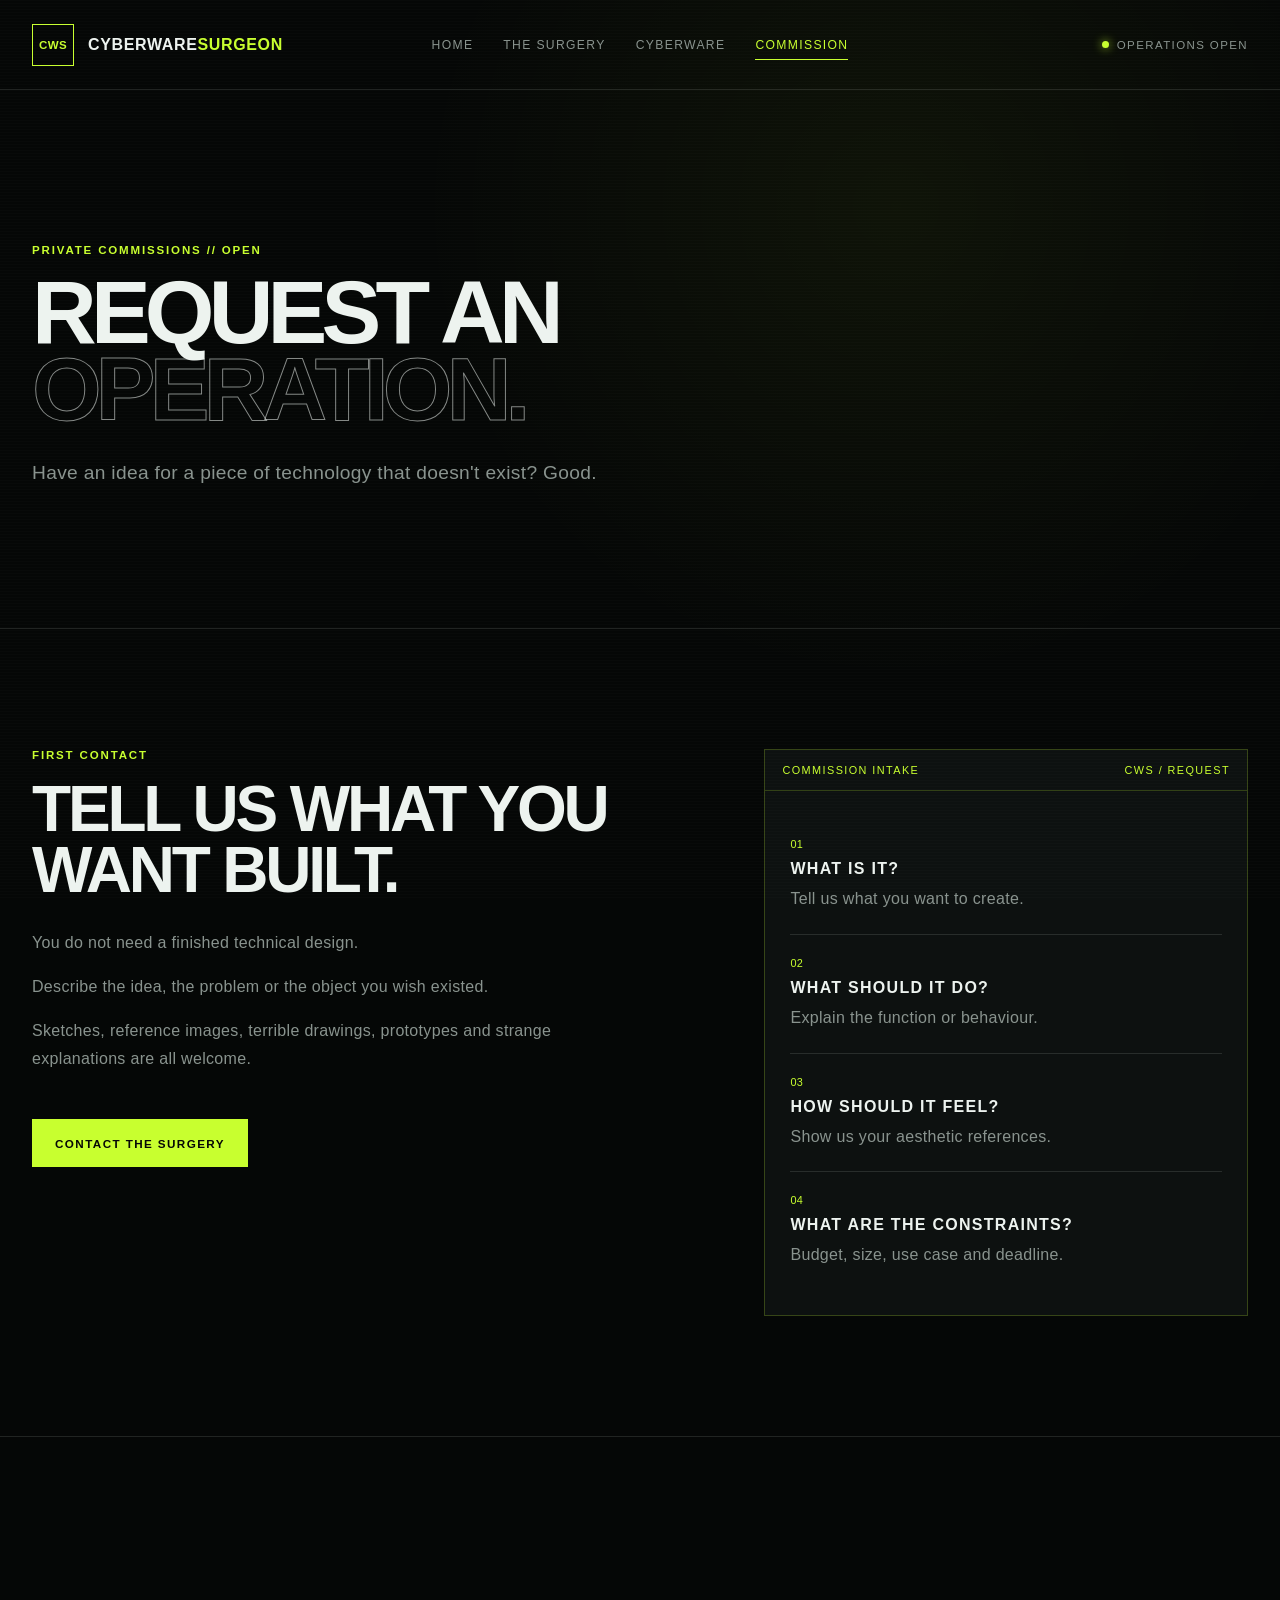
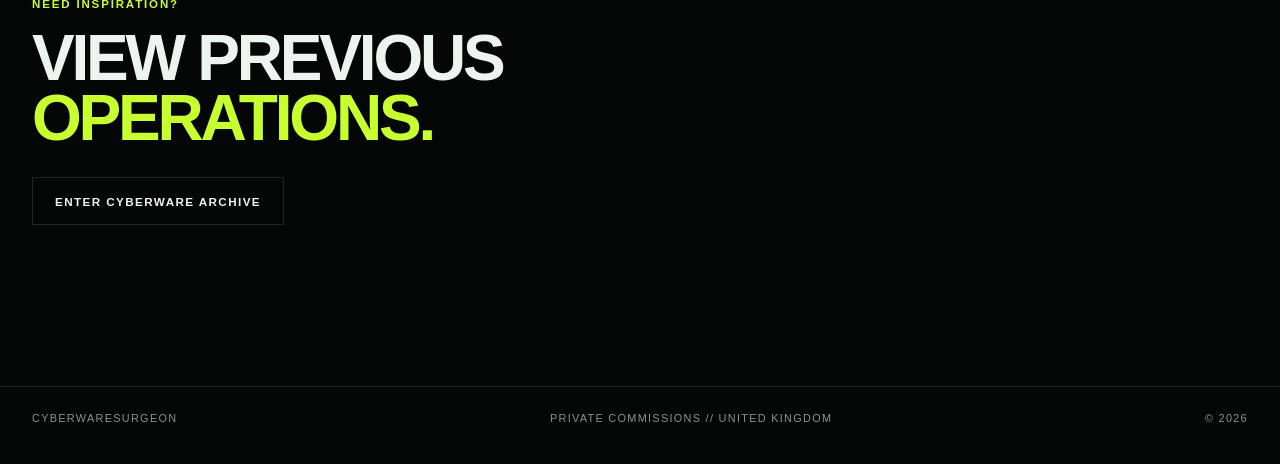
==== commission.html @ 346c453f "Add four-up manual CyberWare project gallery" ====
﻿<!DOCTYPE html>
<html lang="en">

<head>

    <meta charset="UTF-8">

    <meta
        name="viewport"
        content="width=device-width, initial-scale=1.0"
    >

    <title>
        Commission // CyberWareSurgeon
    </title>

    <meta
        name="description"
        content="Commission CyberWareSurgeon to design and fabricate unusual custom technology and experimental hardware."
    >

    <link
        rel="stylesheet"
        href="css/cyberwaresurgeon-v05.css?v=20260908-04"
    >

</head>


<body>

    <div class="noise"></div>


    <header class="site-header">

    <!--
        CANONICAL BRAND LINK

        Clicking either CWS or CYBERWARESURGEON
        always returns to the new homepage.
    -->

    <a
        class="brand"
        href="index.html"
        aria-label="CyberWareSurgeon home"
    >

        <span class="brand-mark">
            CWS
        </span>

        <span class="brand-name">
            CYBERWARE<span>SURGEON</span>
        </span>

    </a>


    <!-- CANONICAL SITE NAVIGATION -->

    <nav
        class="main-nav"
        aria-label="Main navigation"
    >

        <a href="index.html">
            Home
        </a>

        <a href="surgery.html">
            The Surgery
        </a>

        <a href="projects.html">
            CyberWare
        </a>

        <a class="nav-active" href="commission.html">
            Commission
        </a>

    </nav>


    <div class="system-status">

        <span class="status-light"></span>

        OPERATIONS OPEN

    </div>

</header>



    <main>


        <section class="page-hero">

            <p class="eyebrow">
                PRIVATE COMMISSIONS // OPEN
            </p>

            <h1>

                REQUEST AN
                <span>OPERATION.</span>

            </h1>

            <p class="page-lead">

                Have an idea for a piece of technology
                that doesn't exist?

                Good.

            </p>

        </section>



        <section class="commission-layout">


            <div class="commission-brief">

                <p class="eyebrow">
                    FIRST CONTACT
                </p>

                <h2>
                    TELL US WHAT
                    YOU WANT BUILT.
                </h2>

                <p>

                    You do not need a finished technical design.

                </p>

                <p>

                    Describe the idea, the problem or the object
                    you wish existed.

                </p>

                <p>

                    Sketches, reference images, terrible drawings,
                    prototypes and strange explanations are all
                    welcome.

                </p>


                <a
                    class="button primary"
                    href="mailto:hello@cyberwaresurgeon.co.uk?subject=CyberWareSurgeon%20Commission"
                >
                    CONTACT THE SURGERY
                </a>

            </div>



            <div class="commission-diagnostic">


                <div class="panel-header">

                    <span>
                        COMMISSION INTAKE
                    </span>

                    <span>
                        CWS / REQUEST
                    </span>

                </div>


                <div class="commission-checklist">


                    <div>

                        <span>01</span>

                        <strong>
                            WHAT IS IT?
                        </strong>

                        <p>
                            Tell us what you want to create.
                        </p>

                    </div>


                    <div>

                        <span>02</span>

                        <strong>
                            WHAT SHOULD IT DO?
                        </strong>

                        <p>
                            Explain the function or behaviour.
                        </p>

                    </div>


                    <div>

                        <span>03</span>

                        <strong>
                            HOW SHOULD IT FEEL?
                        </strong>

                        <p>
                            Show us your aesthetic references.
                        </p>

                    </div>


                    <div>

                        <span>04</span>

                        <strong>
                            WHAT ARE THE CONSTRAINTS?
                        </strong>

                        <p>
                            Budget, size, use case and deadline.
                        </p>

                    </div>


                </div>


            </div>


        </section>



        <section class="page-cta">

            <p class="eyebrow">
                NEED INSPIRATION?
            </p>

            <h2>
                VIEW PREVIOUS
                <span>OPERATIONS.</span>
            </h2>

            <a
                class="button secondary"
                href="projects.html"
            >
                ENTER CYBERWARE ARCHIVE
            </a>

        </section>


    </main>



    <footer>

        <div>
            CYBERWARESURGEON
        </div>

        <div>
            PRIVATE COMMISSIONS // UNITED KINGDOM
        </div>

        <div>
            © <span id="year"></span>
        </div>

    </footer>


    <script src="js/main.js?v=20260908-03"></script>

</body>

</html>
---- css/cyberwaresurgeon-v05.css ----
﻿:root {
    --black: #050706;
    --black-soft: #090c0b;
    --panel: #0d1110;
    --panel-light: #131917;

    --text: #edf3ef;
    --muted: #89938e;

    --acid: #c8ff2f;
    --acid-soft: rgba(200, 255, 47, 0.12);

    --line: rgba(237, 243, 239, 0.12);

    --max-width: 1500px;
}


* {
    box-sizing: border-box;
}


html {
    scroll-behavior: auto;
}


body {
    margin: 0;

    background:
        radial-gradient(
            circle at 70% 10%,
            rgba(200, 255, 47, 0.05),
            transparent 30rem
        ),
        var(--black);

    color: var(--text);

    font-family:
        "Segoe UI",
        Arial,
        Helvetica,
        sans-serif;

    letter-spacing: 0.02em;
}


a {
    color: inherit;
    text-decoration: none;
}


.noise {
    position: fixed;
    inset: 0;

    pointer-events: none;

    opacity: 0.035;

    background-image:
        repeating-linear-gradient(
            0deg,
            transparent,
            transparent 2px,
            #ffffff 3px
        );

    z-index: 999;
}


.site-header {
    max-width: var(--max-width);

    margin: 0 auto;

    min-height: 90px;

    padding: 0 32px;

    display: grid;

    grid-template-columns: 1fr auto 1fr;

    align-items: center;

    border-bottom: 1px solid var(--line);
}


.brand {
    display: flex;
    align-items: center;
    gap: 14px;
}


.brand-mark {
    width: 42px;
    height: 42px;

    display: grid;
    place-items: center;

    border: 1px solid var(--acid);

    color: var(--acid);

    font-size: 0.72rem;
    font-weight: 800;
}


.brand-name {
    font-weight: 800;
    letter-spacing: 0.04em;
}


.brand-name span {
    color: var(--acid);
}


.main-nav {
    display: flex;
    gap: 30px;

    font-size: 0.76rem;
    text-transform: uppercase;
    letter-spacing: 0.11em;
}


.main-nav a {
    color: var(--muted);
}


.main-nav a:hover {
    color: var(--acid);
}


.system-status {
    justify-self: end;

    display: flex;
    align-items: center;
    gap: 8px;

    color: var(--muted);

    font-size: 0.72rem;
    letter-spacing: 0.12em;
}


.status-light {
    width: 7px;
    height: 7px;

    background: var(--acid);

    border-radius: 50%;

    box-shadow:
        0 0 10px rgba(200, 255, 47, 0.8);
}


main {
    overflow: hidden;
}


.hero {
    max-width: var(--max-width);

    margin: 0 auto;

    padding:
        clamp(80px, 10vw, 170px)
        32px
        120px;
}


.hero-grid {
    display: grid;

    grid-template-columns:
        minmax(0, 1.2fr)
        minmax(380px, 0.8fr);

    gap: clamp(60px, 10vw, 160px);

    align-items: center;
}


.eyebrow {
    margin: 0 0 18px;

    color: var(--acid);

    font-size: 0.72rem;
    font-weight: 700;

    letter-spacing: 0.16em;
}


h1,
h2,
h3,
p {
    margin-top: 0;
}


h1 {
    max-width: 900px;

    margin-bottom: 28px;

    font-size:
        clamp(3.5rem, 7vw, 8.5rem);

    line-height: 0.86;

    letter-spacing: -0.065em;
}


h1 span {
    display: block;

    color: transparent;

    -webkit-text-stroke:
        1px rgba(237, 243, 239, 0.55);
}


.hero-intro {
    max-width: 690px;

    color: var(--muted);

    font-size:
        clamp(1rem, 1.3vw, 1.2rem);

    line-height: 1.75;
}


.hero-actions {
    margin-top: 42px;

    display: flex;
    flex-wrap: wrap;

    gap: 14px;
}


.button {
    min-height: 48px;

    padding: 0 22px;

    display: inline-flex;
    align-items: center;

    border: 1px solid var(--line);

    font-size: 0.73rem;
    font-weight: 800;

    letter-spacing: 0.12em;
}


.button.primary {
    background: var(--acid);

    border-color: var(--acid);

    color: #060806;
}


.button.secondary:hover {
    border-color: var(--acid);

    color: var(--acid);
}


.diagnostic-panel {
    border:
        1px solid rgba(200, 255, 47, 0.25);

    background:
        linear-gradient(
            145deg,
            rgba(200, 255, 47, 0.04),
            transparent 45%
        ),
        var(--panel);
}


.panel-header {
    padding: 14px 17px;

    display: flex;
    justify-content: space-between;

    border-bottom:
        1px solid rgba(200, 255, 47, 0.2);

    color: var(--acid);

    font-size: 0.68rem;

    letter-spacing: 0.13em;
}


.diagnostic-body {
    min-height: 500px;

    padding: 45px;

    display: flex;
    flex-direction: column;
    justify-content: space-between;
}


.scanner {
    width: min(300px, 80%);
    aspect-ratio: 1;

    margin: 0 auto 50px;

    position: relative;

    display: grid;
    place-items: center;
}


.scanner-core {
    width: 38%;
    aspect-ratio: 1;

    border:
        1px solid rgba(200, 255, 47, 0.7);

    transform:
        rotate(45deg);

    background:
        var(--acid-soft);
}


.scanner-ring {
    position: absolute;

    border: 1px solid rgba(200, 255, 47, 0.3);

    border-radius: 50%;
}


.ring-one {
    width: 70%;
    height: 70%;
}


.ring-two {
    width: 100%;
    height: 100%;

    border-style: dashed;
}


.scanner-line {
    position: absolute;

    width: 100%;
    height: 1px;

    background:
        linear-gradient(
            90deg,
            transparent,
            var(--acid),
            transparent
        );

    animation: scan 3.5s ease-in-out infinite;
}


@keyframes scan {

    0%,
    100% {
        transform: translateY(-120px);
        opacity: 0;
    }

    50% {
        transform: translateY(120px);
        opacity: 1;
    }

}


.diagnostic-data p {
    margin: 0;

    padding: 11px 0;

    display: flex;
    justify-content: space-between;

    border-top: 1px solid var(--line);

    color: var(--muted);

    font-size: 0.72rem;

    letter-spacing: 0.08em;
}


.diagnostic-data strong {
    color: var(--acid);
}


.manifesto,
.services,
.operation-flow,
.commission {
    max-width: var(--max-width);

    margin: 0 auto;

    padding:
        120px
        32px;

    border-top: 1px solid var(--line);
}


.manifesto {
    display: grid;

    grid-template-columns:
        minmax(80px, 0.25fr)
        1fr;

    gap: 50px;
}


.section-number {
    color: var(--acid);

    font-size:
        clamp(3rem, 6vw, 6rem);

    font-weight: 800;

    opacity: 0.45;
}


h2 {
    max-width: 1000px;

    margin-bottom: 28px;

    font-size:
        clamp(2.7rem, 5vw, 6rem);

    line-height: 0.95;

    letter-spacing: -0.05em;
}


.manifesto p:not(.eyebrow) {
    max-width: 650px;

    color: var(--muted);

    font-size: 1.1rem;

    line-height: 1.7;
}


.section-heading {
    margin-bottom: 55px;

    display: flex;
    justify-content: space-between;

    gap: 40px;

    align-items: end;
}


.section-code {
    color: var(--muted);

    font-size: 0.7rem;
    letter-spacing: 0.12em;
}


.service-grid {
    display: grid;

    grid-template-columns:
        repeat(4, 1fr);

    border-top: 1px solid var(--line);

    border-left: 1px solid var(--line);
}


.service-card {
    min-height: 320px;

    padding: 30px;

    border-right: 1px solid var(--line);
    border-bottom: 1px solid var(--line);

    background: var(--black-soft);
}


.service-number {
    color: var(--acid);

    font-size: 0.7rem;
}


.service-card h3 {
    margin-top: 90px;

    font-size: 1rem;

    letter-spacing: 0.1em;
}


.service-card p {
    color: var(--muted);

    line-height: 1.65;

    font-size: 0.92rem;
}


.procedure {
    display: grid;

    grid-template-columns:
        1fr 70px
        1fr 70px
        1fr 70px
        1fr;

    align-items: start;
}


.procedure-step span {
    display: block;

    margin-bottom: 25px;

    color: var(--acid);

    font-size: 0.7rem;
}


.procedure-step strong {
    display: block;

    margin-bottom: 12px;

    font-size: 1rem;

    letter-spacing: 0.1em;
}


.procedure-step p {
    color: var(--muted);

    line-height: 1.6;
}


.procedure-line {
    height: 1px;

    margin-top: 48px;

    background:
        linear-gradient(
            90deg,
            var(--acid),
            rgba(200, 255, 47, 0.05)
        );
}


.commission {
    min-height: 600px;

    display: flex;
    flex-direction: column;
    justify-content: center;
    align-items: flex-start;
}


.commission h2 span {
    display: block;

    color: var(--acid);
}


.commission > p:not(.eyebrow) {
    max-width: 650px;

    margin-bottom: 35px;

    color: var(--muted);

    line-height: 1.7;
}


footer {
    max-width: var(--max-width);

    margin: 0 auto;

    padding: 25px 32px 40px;

    display: flex;
    justify-content: space-between;

    gap: 20px;

    border-top: 1px solid var(--line);

    color: var(--muted);

    font-size: 0.68rem;

    letter-spacing: 0.12em;
}


@media (max-width: 1000px) {

    .site-header {
        grid-template-columns: 1fr auto;
    }

    .main-nav {
        display: none;
    }

    .hero-grid {
        grid-template-columns: 1fr;
    }

    .diagnostic-panel {
        max-width: 650px;
    }

    .service-grid {
        grid-template-columns:
            repeat(2, 1fr);
    }

    .procedure {
        grid-template-columns: 1fr;
        gap: 35px;
    }

    .procedure-line {
        display: none;
    }

}


@media (max-width: 640px) {

    .site-header {
        padding:
            18px 20px;

        gap: 20px;
    }

    .brand-name {
        font-size: 0.8rem;
    }

    .system-status {
        font-size: 0.6rem;
    }

    .hero,
    .manifesto,
    .services,
    .operation-flow,
    .commission {
        padding-left: 20px;
        padding-right: 20px;
    }

    .hero-grid {
        gap: 50px;
    }

    .diagnostic-body {
        min-height: 400px;

        padding: 28px 20px;
    }

    .manifesto {
        grid-template-columns: 1fr;
    }

    .service-grid {
        grid-template-columns: 1fr;
    }

    .service-card {
        min-height: 240px;
    }

    .service-card h3 {
        margin-top: 50px;
    }

    .section-heading {
        display: block;
    }

    .section-code {
        display: block;

        margin-top: 20px;
    }

    footer {
        flex-direction: column;
    }

}


@media (prefers-reduced-motion: reduce) {

    * {
        scroll-behavior: auto !important;
    }

    .scanner-line {
        animation: none;
    }

}


/* ============================================================
   CYBERWARESURGEON PROJECT ARCHIVE V0.1
   ============================================================ */


.nav-active {
    color: var(--acid) !important;
}


.projects-intro {
    max-width: var(--max-width);

    margin: 0 auto;

    padding:
        clamp(90px, 11vw, 180px)
        32px
        120px;

    position: relative;
}


.projects-intro-code {
    position: absolute;

    top: 45px;
    right: 32px;

    color: var(--muted);

    font-size: 0.65rem;

    letter-spacing: 0.14em;
}


.projects-title {
    max-width: 1200px;

    margin-bottom: 35px;
}


.projects-lead {
    max-width: 760px;

    color: var(--muted);

    font-size: clamp(
        1rem,
        1.4vw,
        1.25rem
    );

    line-height: 1.75;
}


.archive-status {
    max-width: 760px;

    margin-top: 60px;

    padding:
        18px
        0;

    display: flex;

    justify-content: space-between;

    gap: 30px;

    border-top:
        1px solid var(--line);

    border-bottom:
        1px solid var(--line);

    font-size: 0.7rem;

    letter-spacing: 0.12em;
}


.archive-status span {
    color: var(--muted);
}


.archive-status strong {
    color: var(--acid);
}



/* ============================================================
   PROJECT STACK
   ============================================================ */


.project-stack {
    max-width: var(--max-width);

    margin: 0 auto;

    padding:
        0
        32px;
}


.project-entry {
    padding:
        110px
        0
        130px;

    border-top:
        1px solid var(--line);
}


.project-entry-header {
    margin-bottom: 55px;

    display: flex;

    justify-content: space-between;

    align-items: end;

    gap: 50px;
}


.project-entry-header h2 {
    margin: 0;
}


.project-entry-header h2 span {
    display: block;

    color: var(--acid);
}


.project-index {
    min-width: 200px;

    padding-bottom: 12px;

    text-align: right;

    font-size: 0.68rem;

    letter-spacing: 0.12em;
}


.project-index span,
.project-index strong {
    display: block;
}


.project-index span {
    margin-bottom: 8px;

    color: var(--muted);
}


.project-index strong {
    color: var(--acid);
}



/* ============================================================
   PROJECT HERO
   ============================================================ */


.project-hero-image {
    margin:
        0
        0
        70px;

    position: relative;

    overflow: hidden;

    border:
        1px solid rgba(
            200,
            255,
            47,
            0.18
        );

    background: #000;
}


.project-hero-image::before {
    content: "";

    position: absolute;

    inset: 18px;

    z-index: 2;

    pointer-events: none;

    border:
        1px solid rgba(
            255,
            255,
            255,
            0.07
        );
}


.project-hero-image img {
    width: 100%;

    height: auto;

    display: block;
}



/* ============================================================
   PROJECT INFORMATION
   ============================================================ */


.project-information {
    display: grid;

    grid-template-columns:
        minmax(0, 1.15fr)
        minmax(320px, 0.85fr);

    gap:
        clamp(
            60px,
            10vw,
            160px
        );
}


.project-statement h3 {
    max-width: 750px;

    margin-bottom: 30px;

    font-size:
        clamp(
            2rem,
            4vw,
            4.8rem
        );

    line-height: 0.95;

    letter-spacing: -0.045em;
}


.project-statement p:not(.eyebrow) {
    max-width: 720px;

    color: var(--muted);

    line-height: 1.75;
}


.project-specification {
    border-top:
        1px solid var(--line);
}


.project-spec {
    padding:
        16px
        0;

    display: grid;

    grid-template-columns:
        120px
        1fr;

    gap: 20px;

    border-bottom:
        1px solid var(--line);

    font-size: 0.7rem;

    letter-spacing: 0.1em;
}


.project-spec span {
    color: var(--muted);
}


.project-spec strong {
    color: var(--text);

    text-align: right;
}



/* ============================================================
   TAGS
   ============================================================ */


.project-tags {
    margin-top: 65px;

    display: flex;

    flex-wrap: wrap;

    gap: 8px;
}


.project-tags span {
    padding:
        9px
        13px;

    border:
        1px solid rgba(
            200,
            255,
            47,
            0.24
        );

    color: var(--acid);

    font-size: 0.64rem;

    letter-spacing: 0.1em;
}


.project-entry-footer {
    margin-top: 60px;

    padding-top: 18px;

    display: flex;

    justify-content: space-between;

    border-top:
        1px solid var(--line);

    color: var(--muted);

    font-size: 0.64rem;

    letter-spacing: 0.12em;
}



/* ============================================================
   ARCHIVE END
   ============================================================ */


.archive-end {
    max-width: var(--max-width);

    min-height: 600px;

    margin: 0 auto;

    padding:
        120px
        32px;

    display: flex;

    flex-direction: column;

    justify-content: center;

    align-items: flex-start;

    border-top:
        1px solid var(--line);
}


.archive-end h2 span {
    display: block;

    color: var(--acid);
}



/* ============================================================
   PROJECT RESPONSIVE
   ============================================================ */


@media (max-width: 900px) {

    .project-information {
        grid-template-columns: 1fr;
    }

}


@media (max-width: 640px) {

    .projects-intro,
    .project-stack,
    .archive-end {
        padding-left: 20px;
        padding-right: 20px;
    }


    .projects-intro-code {
        position: static;

        margin-bottom: 50px;
    }


    .archive-status {
        flex-direction: column;

        gap: 8px;
    }


    .project-entry {
        padding-top: 80px;
        padding-bottom: 90px;
    }


    .project-entry-header {
        align-items: flex-start;

        flex-direction: column;

        gap: 20px;
    }


    .project-index {
        text-align: left;
    }


    .project-hero-image {
        margin-bottom: 45px;
    }


    .project-spec {
        grid-template-columns: 1fr;

        gap: 5px;
    }


    .project-spec strong {
        text-align: left;
    }


    .project-entry-footer {
        flex-direction: column;

        gap: 8px;
    }

}



/* ============================================================
   CYBERWARESURGEON MULTI PAGE V0.2
   ============================================================ */


.page-hero {
    max-width: var(--max-width);

    margin: 0 auto;

    padding:
        clamp(100px, 12vw, 190px)
        32px
        120px;
}


.page-lead {
    max-width: 760px;

    color: var(--muted);

    font-size:
        clamp(
            1.05rem,
            1.5vw,
            1.3rem
        );

    line-height: 1.75;
}


.page-cta {
    max-width: var(--max-width);

    min-height: 550px;

    margin: 0 auto;

    padding:
        120px
        32px;

    display: flex;

    flex-direction: column;

    justify-content: center;

    align-items: flex-start;

    border-top:
        1px solid var(--line);
}


.page-cta h2 span {
    display: block;

    color: var(--acid);
}



/* COMMISSION PAGE */


.commission-layout {
    max-width: var(--max-width);

    margin: 0 auto;

    padding:
        120px
        32px;

    display: grid;

    grid-template-columns:
        minmax(0, 1fr)
        minmax(360px, 0.8fr);

    gap:
        clamp(
            60px,
            10vw,
            150px
        );

    border-top:
        1px solid var(--line);
}


.commission-brief p:not(.eyebrow) {
    max-width: 650px;

    color: var(--muted);

    line-height: 1.75;
}


.commission-brief .button {
    margin-top: 30px;
}


.commission-diagnostic {
    align-self: start;

    border:
        1px solid rgba(
            200,
            255,
            47,
            0.22
        );

    background: var(--panel);
}


.commission-checklist {
    padding: 25px;
}


.commission-checklist > div {
    padding:
        22px
        0;

    border-bottom:
        1px solid var(--line);
}


.commission-checklist > div:last-child {
    border-bottom: 0;
}


.commission-checklist span {
    display: block;

    margin-bottom: 10px;

    color: var(--acid);

    font-size: 0.68rem;
}


.commission-checklist strong {
    display: block;

    margin-bottom: 8px;

    letter-spacing: 0.08em;
}


.commission-checklist p {
    margin-bottom: 0;

    color: var(--muted);

    line-height: 1.6;
}


@media (max-width: 900px) {

    .commission-layout {
        grid-template-columns: 1fr;
    }

}


@media (max-width: 640px) {

    .page-hero,
    .page-cta,
    .commission-layout {
        padding-left: 20px;
        padding-right: 20px;
    }

}



/* ============================================================
   CYBERWARESURGEON HOME PORTAL V0.3
   ============================================================ */


.home-portal {
    overflow: hidden;
}


/* ------------------------------------------------------------
   HERO
------------------------------------------------------------ */


.portal-hero {
    max-width: var(--max-width);

    margin: 0 auto;

    padding:
        clamp(90px, 10vw, 160px)
        32px
        100px;
}


.portal-grid {
    display: grid;

    grid-template-columns:
        minmax(0, 1.2fr)
        minmax(360px, 0.8fr);

    gap:
        clamp(
            60px,
            9vw,
            150px
        );

    align-items: center;
}


.portal-system-line {
    margin-bottom: 55px;

    display: flex;

    justify-content: space-between;

    gap: 25px;

    color: var(--muted);

    font-size: 0.62rem;

    letter-spacing: 0.14em;
}


.portal-title {
    max-width: 950px;

    margin-bottom: 35px;

    font-size:
        clamp(
            4rem,
            8vw,
            9rem
        );

    line-height: 0.84;
}


.portal-title span {
    display: block;

    color: var(--acid);

    -webkit-text-stroke: 0;
}


.portal-intro {
    max-width: 680px;

    color: var(--muted);

    font-size:
        clamp(
            1rem,
            1.4vw,
            1.2rem
        );

    line-height: 1.75;
}


.portal-directive {
    margin-top: 55px;

    display: flex;

    align-items: center;

    gap: 12px;

    color: var(--muted);

    font-size: 0.66rem;

    letter-spacing: 0.16em;
}


.portal-directive p {
    margin: 0;
}


.portal-directive-marker {
    width: 8px;
    height: 8px;

    background: var(--acid);

    box-shadow:
        0 0 14px
        rgba(200, 255, 47, 0.8);
}



/* ------------------------------------------------------------
   PORTAL CORE
------------------------------------------------------------ */


.portal-core {
    padding:
        30px;

    border:
        1px solid
        rgba(
            200,
            255,
            47,
            0.18
        );

    background:
        linear-gradient(
            145deg,
            rgba(200,255,47,0.04),
            transparent 55%
        ),
        var(--panel);
}


.portal-core-frame {
    width:
        min(
            370px,
            90%
        );

    aspect-ratio: 1;

    margin:
        30px
        auto
        55px;

    position: relative;

    display: grid;

    place-items: center;
}


.portal-core-ring {
    position: absolute;

    border-radius: 50%;

    border:
        1px solid
        rgba(
            200,
            255,
            47,
            0.28
        );
}


.portal-core-ring-a {
    width: 100%;
    height: 100%;

    border-style: dashed;

    animation:
        core-spin
        25s
        linear
        infinite;
}


.portal-core-ring-b {
    width: 75%;
    height: 75%;
}


.portal-core-ring-c {
    width: 48%;
    height: 48%;

    border-color:
        rgba(
            200,
            255,
            47,
            0.55
        );
}


.portal-core-center {
    width: 30%;
    aspect-ratio: 1;

    position: relative;

    z-index: 2;

    display: flex;

    flex-direction: column;

    justify-content: center;

    align-items: center;

    transform: rotate(45deg);

    border:
        1px solid var(--acid);

    background:
        rgba(
            200,
            255,
            47,
            0.06
        );
}


.portal-core-center span,
.portal-core-center strong {
    transform: rotate(-45deg);
}


.portal-core-center span {
    color: var(--acid);

    font-weight: 800;
}


.portal-core-center strong {
    margin-top: 7px;

    color: var(--muted);

    font-size: 0.52rem;

    letter-spacing: 0.12em;
}


.portal-scan-line {
    position: absolute;

    width: 100%;
    height: 1px;

    background:
        linear-gradient(
            90deg,
            transparent,
            var(--acid),
            transparent
        );

    animation:
        portal-scan
        4s
        ease-in-out
        infinite;
}


.portal-core-data {
    border-top:
        1px solid var(--line);
}


.portal-core-data span {
    padding:
        12px
        0;

    display: flex;

    justify-content: space-between;

    border-bottom:
        1px solid var(--line);

    color: var(--muted);

    font-size: 0.66rem;

    letter-spacing: 0.1em;
}


.portal-core-data strong {
    color: var(--acid);
}


@keyframes core-spin {

    to {
        transform: rotate(360deg);
    }

}


@keyframes portal-scan {

    0%,
    100% {
        transform:
            translateY(-140px);

        opacity: 0;
    }

    50% {
        transform:
            translateY(140px);

        opacity: 1;
    }

}



/* ------------------------------------------------------------
   THREE DOORS
------------------------------------------------------------ */


.portal-navigation {
    max-width: var(--max-width);

    margin: 0 auto;

    padding:
        0
        32px
        130px;

    display: grid;

    grid-template-columns:
        repeat(3, 1fr);

    border-top:
        1px solid var(--line);
}


.portal-door {
    min-height: 430px;

    padding:
        30px;

    position: relative;

    display: flex;

    flex-direction: column;

    justify-content: space-between;

    border-right:
        1px solid var(--line);

    border-bottom:
        1px solid var(--line);

    transition:
        background 180ms ease,
        border-color 180ms ease;
}


.portal-door:first-child {
    border-left:
        1px solid var(--line);
}


.portal-door:hover {
    background:
        rgba(
            200,
            255,
            47,
            0.035
        );

    border-color:
        rgba(
            200,
            255,
            47,
            0.3
        );
}


.portal-door-index {
    color: var(--muted);

    font-size: 0.7rem;

    letter-spacing: 0.12em;
}


.portal-door-content h2 {
    margin-bottom: 22px;

    font-size:
        clamp(
            2.3rem,
            4vw,
            4.8rem
        );
}


.portal-door-content h2 span {
    display: block;

    color: var(--acid);
}


.portal-door-content p:not(.eyebrow) {
    max-width: 360px;

    color: var(--muted);

    line-height: 1.65;
}


.portal-door-arrow {
    align-self: flex-end;

    color: var(--acid);

    font-size: 2rem;
}


.featured-door::before {
    content: "";

    position: absolute;

    top: 0;
    left: 0;

    width: 100%;
    height: 2px;

    background:
        var(--acid);
}



/* ------------------------------------------------------------
   FEATURED OPERATION
------------------------------------------------------------ */


.featured-operation {
    max-width: var(--max-width);

    margin: 0 auto;

    padding:
        120px
        32px;

    border-top:
        1px solid var(--line);
}


.featured-operation-heading {
    margin-bottom: 55px;

    display: flex;

    justify-content: space-between;

    align-items: end;

    gap: 40px;
}


.featured-operation-heading h2 {
    margin-bottom: 0;
}


.featured-operation-heading h2 span {
    display: block;

    color: var(--acid);
}


.featured-operation-status {
    text-align: right;

    font-size: 0.66rem;

    letter-spacing: 0.12em;
}


.featured-operation-status span,
.featured-operation-status strong {
    display: block;
}


.featured-operation-status span {
    margin-bottom: 8px;

    color: var(--muted);
}


.featured-operation-status strong {
    color: var(--acid);
}


.featured-operation-card {
    display: grid;

    grid-template-columns:
        minmax(0, 1.45fr)
        minmax(330px, 0.55fr);

    border:
        1px solid var(--line);

    background: var(--black-soft);
}


.featured-operation-image {
    overflow: hidden;

    background: #000;
}


.featured-operation-image img {
    width: 100%;
    height: 100%;

    display: block;

    object-fit: cover;
}


.featured-operation-copy {
    padding:
        clamp(
            35px,
            5vw,
            70px
        );

    display: flex;

    flex-direction: column;

    justify-content: center;
}


.featured-operation-copy h3 {
    max-width: 520px;

    margin-bottom: 25px;

    font-size:
        clamp(
            2rem,
            3.5vw,
            4rem
        );

    line-height: 0.95;

    letter-spacing: -0.04em;
}


.featured-operation-copy > p:not(.eyebrow) {
    color: var(--muted);

    line-height: 1.7;
}


.featured-operation-link {
    margin-top: 35px;

    padding-top: 18px;

    display: flex;

    justify-content: space-between;

    border-top:
        1px solid var(--line);

    color: var(--acid);

    font-size: 0.7rem;

    font-weight: 800;

    letter-spacing: 0.12em;
}



/* ------------------------------------------------------------
   CLOSING
------------------------------------------------------------ */


.portal-closing {
    max-width: var(--max-width);

    margin: 0 auto;

    padding:
        34px
        32px
        50px;

    display: flex;

    justify-content: space-between;

    gap: 30px;

    border-top:
        1px solid var(--line);

    font-size: 0.66rem;

    letter-spacing: 0.13em;
}


.portal-closing span {
    color: var(--muted);
}


.portal-closing strong {
    color: var(--acid);
}



/* ------------------------------------------------------------
   RESPONSIVE
------------------------------------------------------------ */


@media (max-width: 1000px) {

    .portal-grid {
        grid-template-columns: 1fr;
    }


    .portal-core {
        max-width: 650px;
    }


    .portal-navigation {
        grid-template-columns: 1fr;
    }


    .portal-door {
        min-height: 280px;
    }


    .featured-operation-card {
        grid-template-columns: 1fr;
    }

}


@media (max-width: 640px) {

    .portal-hero,
    .portal-navigation,
    .featured-operation,
    .portal-closing {
        padding-left: 20px;
        padding-right: 20px;
    }


    .portal-system-line {
        flex-direction: column;
    }


    .portal-title {
        font-size:
            clamp(
                3.3rem,
                18vw,
                5rem
            );
    }


    .portal-core {
        padding: 20px;
    }


    .portal-door {
        padding:
            28px
            20px;
    }


    .featured-operation-heading {
        flex-direction: column;

        align-items: flex-start;
    }


    .featured-operation-status {
        text-align: left;
    }


    .featured-operation-copy {
        padding:
            35px
            20px;
    }


    .portal-closing {
        flex-direction: column;
    }

}


@media (prefers-reduced-motion: reduce) {

    .portal-core-ring-a,
    .portal-scan-line {
        animation: none;
    }

}




/* ============================================================
   CYBERWARESURGEON NAV ORGANISATION V0.4
   ============================================================ */


/*
    Brand is now explicitly interactive.

    CWS + CYBERWARESURGEON
    always means HOME.
*/

.brand {
    cursor: pointer;
}


.brand:hover .brand-mark {
    background:
        rgba(
            200,
            255,
            47,
            0.08
        );
}


.brand:hover .brand-name {
    color: var(--text);
}


.brand:hover .brand-name span {
    color: var(--acid);
}



/* ------------------------------------------------------------
   MAIN NAVIGATION
------------------------------------------------------------ */


.main-nav a {
    position: relative;

    padding:
        12px
        0;

    color: var(--muted);

    transition:
        color 160ms ease;
}


.main-nav a:hover {
    color: var(--text);
}


.main-nav a.nav-active {
    color: var(--acid);
}


.main-nav a.nav-active::after {
    content: "";

    position: absolute;

    left: 0;
    right: 0;
    bottom: 4px;

    height: 1px;

    background: var(--acid);
}



/* ------------------------------------------------------------
   NAVIGATION SEMANTICS

   HOME
   index.html

   THE SURGERY
   surgery.html

   CYBERWARE
   projects.html

   COMMISSION
   commission.html
------------------------------------------------------------ */




/* ============================================================
   CYBERWARESURGEON HOME PORTAL V0.5
   ============================================================ */


.home-portal-v2 {
    overflow: hidden;
}



/* ============================================================
   PRIMARY ENTRY
   ============================================================ */


.home-portal-v2 .home-entry {

    max-width: var(--max-width);

    margin: 0 auto;

    padding:
        clamp(90px, 9vw, 150px)
        32px
        clamp(90px, 9vw, 140px);

}


.home-portal-v2 .home-entry-grid {

    display: grid;

    grid-template-columns:
        minmax(0, 1.25fr)
        minmax(340px, 0.75fr);

    gap:
        clamp(
            60px,
            9vw,
            150px
        );

    align-items: center;

}



/* KICKER */


.home-portal-v2 .home-kicker {

    margin-bottom: 55px;

    display: flex;

    align-items: center;

    gap: 10px;

    color: var(--muted);

    font-size: 0.63rem;

    letter-spacing: 0.15em;

}


.home-portal-v2 .home-kicker-light {

    width: 7px;
    height: 7px;

    flex: 0 0 auto;

    background: var(--acid);

    box-shadow:
        0 0 13px
        rgba(200, 255, 47, 0.75);

}



/* MAIN TITLE */


.home-portal-v2 .home-main-title {

    max-width: 1000px;

    margin:
        0
        0
        35px;

    font-size:
        clamp(
            4rem,
            8vw,
            9rem
        );

    line-height: 0.82;

    letter-spacing: -0.07em;

}


.home-portal-v2 .home-main-title span {

    display: block;

    color: var(--acid);

    -webkit-text-stroke: 0;

}


.home-portal-v2 .home-main-intro {

    max-width: 660px;

    color: var(--muted);

    font-size:
        clamp(
            1rem,
            1.3vw,
            1.18rem
        );

    line-height: 1.75;

}



/* SELECT DESTINATION */


.home-portal-v2 .home-select-message {

    max-width: 660px;

    margin-top: 55px;

    display: flex;

    align-items: center;

    gap: 18px;

    color: var(--muted);

    font-size: 0.63rem;

    letter-spacing: 0.16em;

}


.home-portal-v2 .home-select-line {

    height: 1px;

    flex: 1;

    background:
        linear-gradient(
            90deg,
            rgba(200,255,47,0.8),
            transparent
        );

}



/* ============================================================
   CORE GRAPHIC
   ============================================================ */


.home-portal-v2 .home-core {

    padding:
        32px;

    border:
        1px solid
        rgba(200,255,47,0.18);

    background:
        linear-gradient(
            145deg,
            rgba(200,255,47,0.045),
            transparent 55%
        ),
        var(--panel);

}


.home-portal-v2 .home-core-outer {

    width:
        min(
            360px,
            90%
        );

    aspect-ratio: 1;

    margin:
        25px
        auto
        50px;

    position: relative;

    display: grid;

    place-items: center;

}


.home-portal-v2 .home-core-ring {

    position: absolute;

    border-radius: 50%;

    border:
        1px solid
        rgba(200,255,47,0.28);

}


.home-portal-v2 .ring-alpha {

    width: 100%;
    height: 100%;

    border-style: dashed;

    animation:
        cws-home-spin
        30s
        linear
        infinite;

}


.home-portal-v2 .ring-beta {

    width: 72%;
    height: 72%;

}


.home-portal-v2 .ring-gamma {

    width: 46%;
    height: 46%;

    border-color:
        rgba(200,255,47,0.55);

}


.home-portal-v2 .home-core-cross {

    position: absolute;

    background:
        rgba(200,255,47,0.12);

}


.home-portal-v2 .home-core-cross.horizontal {

    width: 100%;
    height: 1px;

}


.home-portal-v2 .home-core-cross.vertical {

    width: 1px;
    height: 100%;

}


.home-portal-v2 .home-core-centre {

    width: 28%;
    aspect-ratio: 1;

    position: relative;

    z-index: 3;

    display: flex;

    flex-direction: column;

    align-items: center;

    justify-content: center;

    transform: rotate(45deg);

    border:
        1px solid var(--acid);

    background:
        rgba(200,255,47,0.07);

}


.home-portal-v2 .home-core-centre span,
.home-portal-v2 .home-core-centre strong {

    transform: rotate(-45deg);

}


.home-portal-v2 .home-core-centre span {

    color: var(--acid);

    font-size: 1.1rem;

    font-weight: 900;

}


.home-portal-v2 .home-core-centre strong {

    margin-top: 7px;

    color: var(--muted);

    font-size: 0.52rem;

    letter-spacing: 0.12em;

}


.home-portal-v2 .home-core-scan {

    position: absolute;

    width: 100%;
    height: 1px;

    z-index: 4;

    background:
        linear-gradient(
            90deg,
            transparent,
            var(--acid),
            transparent
        );

    animation:
        cws-home-scan
        4s
        ease-in-out
        infinite;

}


.home-portal-v2 .home-core-readout {

    border-top:
        1px solid var(--line);

}


.home-portal-v2 .home-core-readout > div {

    padding:
        12px
        0;

    display: flex;

    justify-content: space-between;

    gap: 20px;

    border-bottom:
        1px solid var(--line);

    font-size: 0.65rem;

    letter-spacing: 0.1em;

}


.home-portal-v2 .home-core-readout span {

    color: var(--muted);

}


.home-portal-v2 .home-core-readout strong {

    color: var(--acid);

}



/* ============================================================
   THREE DESTINATIONS
   ============================================================ */


.home-portal-v2 .home-destinations {

    max-width: var(--max-width);

    margin: 0 auto;

    padding:
        0
        32px
        130px;

    display: grid;

    grid-template-columns:
        repeat(3, 1fr);

}


.home-portal-v2 .home-destination {

    min-height: 400px;

    padding:
        28px;

    display: flex;

    flex-direction: column;

    justify-content: space-between;

    position: relative;

    border-top:
        1px solid var(--line);

    border-right:
        1px solid var(--line);

    border-bottom:
        1px solid var(--line);

    background:
        rgba(255,255,255,0.005);

    transition:
        background 150ms ease,
        border-color 150ms ease;

}


.home-portal-v2 .home-destination:first-child {

    border-left:
        1px solid var(--line);

}


.home-portal-v2 .home-destination:hover {

    background:
        rgba(200,255,47,0.035);

    border-color:
        rgba(200,255,47,0.32);

}


.home-portal-v2 .home-destination-primary::before {

    content: "";

    position: absolute;

    top: 0;
    left: 0;
    right: 0;

    height: 2px;

    background: var(--acid);

}


.home-portal-v2 .home-destination-top {

    display: flex;

    justify-content: space-between;

    gap: 20px;

    font-size: 0.64rem;

    letter-spacing: 0.12em;

}


.home-portal-v2 .home-destination-number {

    color: var(--acid);

}


.home-portal-v2 .home-destination-code {

    color: var(--muted);

}


.home-portal-v2 .home-destination-main p {

    margin-bottom: 10px;

    color: var(--muted);

    font-size: 0.65rem;

    letter-spacing: 0.15em;

}


.home-portal-v2 .home-destination-main h2 {

    margin: 0;

    font-size:
        clamp(
            2.5rem,
            4.5vw,
            5rem
        );

    line-height: 0.88;

}


.home-portal-v2 .home-destination-main h2 span {

    display: block;

    color: var(--acid);

}


.home-portal-v2 .home-destination-bottom {

    padding-top: 18px;

    display: flex;

    justify-content: space-between;

    gap: 20px;

    border-top:
        1px solid var(--line);

    color: var(--muted);

    font-size: 0.61rem;

    letter-spacing: 0.11em;

}


.home-portal-v2 .home-destination-bottom strong {

    color: var(--acid);

    font-size: 1.3rem;

}



/* ============================================================
   CURRENT OPERATION
   ============================================================ */


.home-portal-v2 .home-current-operation {

    max-width: var(--max-width);

    margin: 0 auto;

    padding:
        110px
        32px;

    border-top:
        1px solid var(--line);

}


.home-portal-v2 .home-current-header {

    margin-bottom: 45px;

    display: flex;

    justify-content: space-between;

    align-items: end;

    gap: 40px;

}


.home-portal-v2 .home-current-header h2 {

    margin: 0;

}


.home-portal-v2 .home-current-header h2 span {

    display: block;

    color: var(--acid);

}


.home-portal-v2 .home-operation-status {

    padding-bottom: 10px;

    display: flex;

    align-items: center;

    gap: 9px;

    color: var(--acid);

    font-size: 0.64rem;

    letter-spacing: 0.12em;

}



/* CARD */


.home-portal-v2 .home-operation-card {

    display: grid;

    grid-template-columns:
        minmax(0, 1.4fr)
        minmax(300px, 0.6fr);

    overflow: hidden;

    border:
        1px solid var(--line);

    background: var(--black-soft);

}


.home-portal-v2 .home-operation-image {

    min-width: 0;

    background: #000;

}


.home-portal-v2 .home-operation-image img {

    width: 100%;
    height: 100%;

    display: block;

    object-fit: cover;

}


.home-portal-v2 .home-operation-information {

    padding:
        clamp(
            35px,
            5vw,
            70px
        );

    display: flex;

    flex-direction: column;

    justify-content: center;

}


.home-portal-v2 .home-operation-project {

    margin-bottom: 30px;

    color: var(--acid);

    font-size: 0.65rem;

    letter-spacing: 0.14em;

}


.home-portal-v2 .home-operation-information h3 {

    margin-bottom: 25px;

    font-size:
        clamp(
            2rem,
            3.5vw,
            4.2rem
        );

    line-height: 0.95;

    letter-spacing: -0.045em;

}


.home-portal-v2 .home-operation-information p {

    color: var(--muted);

    line-height: 1.7;

}


.home-portal-v2 .home-operation-open {

    margin-top: 35px;

    padding-top: 18px;

    display: flex;

    justify-content: space-between;

    gap: 20px;

    border-top:
        1px solid var(--line);

    color: var(--acid);

    font-size: 0.67rem;

    font-weight: 800;

    letter-spacing: 0.12em;

}



/* ============================================================
   SIGNAL BAR
   ============================================================ */


.home-portal-v2 .home-signal-bar {

    max-width: var(--max-width);

    margin: 0 auto;

    padding:
        30px
        32px
        45px;

    display: flex;

    justify-content: space-between;

    gap: 30px;

    border-top:
        1px solid var(--line);

    color: var(--muted);

    font-size: 0.62rem;

    letter-spacing: 0.13em;

}


.home-portal-v2 .home-signal-bar strong {

    color: var(--acid);

}



/* ============================================================
   MOTION
   ============================================================ */


@keyframes cws-home-spin {

    to {
        transform: rotate(360deg);
    }

}


@keyframes cws-home-scan {

    0%,
    100% {

        transform:
            translateY(-135px);

        opacity: 0;

    }

    50% {

        transform:
            translateY(135px);

        opacity: 1;

    }

}



/* ============================================================
   TABLET
   ============================================================ */


@media (max-width: 1000px) {

    .home-portal-v2 .home-entry-grid {

        grid-template-columns: 1fr;

    }


    .home-portal-v2 .home-core {

        max-width: 650px;

    }


    .home-portal-v2 .home-destinations {

        grid-template-columns: 1fr;

    }


    .home-portal-v2 .home-destination {

        min-height: 280px;

        border-left:
            1px solid var(--line);

    }


    .home-portal-v2 .home-operation-card {

        grid-template-columns: 1fr;

    }

}



/* ============================================================
   MOBILE
   ============================================================ */


@media (max-width: 640px) {

    .home-portal-v2 .home-entry,
    .home-portal-v2 .home-destinations,
    .home-portal-v2 .home-current-operation,
    .home-portal-v2 .home-signal-bar {

        padding-left: 20px;
        padding-right: 20px;

    }


    .home-portal-v2 .home-main-title {

        font-size:
            clamp(
                3.4rem,
                18vw,
                5rem
            );

    }


    .home-portal-v2 .home-core {

        padding: 20px;

    }


    .home-portal-v2 .home-current-header {

        flex-direction: column;

        align-items: flex-start;

    }


    .home-portal-v2 .home-operation-information {

        padding:
            35px
            20px;

    }


    .home-portal-v2 .home-signal-bar {

        flex-direction: column;

    }

}



/* ============================================================
   REDUCED MOTION
   ============================================================ */


@media (prefers-reduced-motion: reduce) {

    .home-portal-v2 .ring-alpha,
    .home-portal-v2 .home-core-scan {

        animation: none;

    }

}


/* ============================================================
   CYBERWARESURGEON HOME STATEMENT
   ============================================================ */

.home-portal-v2 .home-main-title .home-title-line {
    display: block;
}

.home-portal-v2 .home-main-title .home-title-white {
    color: #000;
    -webkit-text-fill-color: #000;
    -webkit-text-stroke: 1.5px var(--text);
    paint-order: stroke fill;
}

.home-portal-v2 .home-main-title .home-title-line:not(.home-title-white) {
    color: var(--acid);
    -webkit-text-fill-color: var(--acid);
    -webkit-text-stroke: 0;
}




/* ============================================================
   CYBERWARESURGEON PROJECT GALLERY V0.6
   ============================================================ */


.project-gallery {

    margin:
        0
        0
        80px;

    border-top:
        1px solid var(--line);

    border-bottom:
        1px solid var(--line);

}


/* ------------------------------------------------------------
   TOOLBAR
------------------------------------------------------------ */


.project-gallery-toolbar {

    min-height: 76px;

    padding:
        14px
        0;

    display: flex;

    align-items: center;

    justify-content: space-between;

    gap: 30px;

}


.project-gallery-label {

    display: flex;

    flex-direction: column;

    gap: 5px;

    font-size: 0.64rem;

    letter-spacing: 0.13em;

}


.project-gallery-label span {

    color: var(--muted);

}


.project-gallery-label strong {

    color: var(--acid);

}


.project-gallery-controls {

    display: flex;

    align-items: center;

    gap: 10px;

}


.project-gallery-arrow {

    width: 48px;
    height: 48px;

    display: grid;

    place-items: center;

    padding: 0;

    border:
        1px solid var(--line);

    background:
        transparent;

    color:
        var(--text);

    font: inherit;

    font-size: 1.2rem;

    cursor: pointer;

    transition:
        color 150ms ease,
        border-color 150ms ease,
        background 150ms ease;

}


.project-gallery-arrow:hover:not(:disabled) {

    border-color: var(--acid);

    background:
        rgba(200,255,47,0.05);

    color: var(--acid);

}


.project-gallery-arrow:focus-visible {

    outline:
        2px solid var(--acid);

    outline-offset: 3px;

}


.project-gallery-arrow:disabled {

    opacity: 0.22;

    cursor: default;

}


.project-gallery-counter {

    min-width: 74px;

    text-align: center;

    color: var(--muted);

    font-size: 0.66rem;

    letter-spacing: 0.12em;

}


.project-gallery-counter span:first-child {

    color: var(--acid);

}



/* ------------------------------------------------------------
   WINDOW + TRACK
------------------------------------------------------------ */


.project-gallery-window {

    overflow: hidden;

    border-top:
        1px solid var(--line);

}


.project-gallery-track {

    display: flex;

    gap: 12px;

    transform:
        translateX(0);

    transition:
        transform 380ms
        cubic-bezier(
            0.22,
            1,
            0.36,
            1
        );

}



/* ------------------------------------------------------------
   FOUR IMAGES VISIBLE
------------------------------------------------------------ */


.project-gallery-slide {

    flex:
        0
        0
        calc(
            (100% - 36px) / 4
        );

    min-width: 0;

    margin: 0;

    position: relative;

    overflow: hidden;

    aspect-ratio: 4 / 5;

    border-right:
        1px solid var(--line);

    background:
        var(--panel);

}


.project-gallery-slide img {

    width: 100%;
    height: 100%;

    display: block;

    position: absolute;

    inset: 0;

    z-index: 2;

    object-fit: cover;

    transition:
        transform 300ms ease;

}


.project-gallery-slide:hover img {

    transform:
        scale(1.025);

}



/* ------------------------------------------------------------
   MISSING IMAGE PLACEHOLDER
------------------------------------------------------------ */


.gallery-image-placeholder {

    position: absolute;

    inset: 0;

    z-index: 1;

    display: flex;

    flex-direction: column;

    align-items: center;

    justify-content: center;

    gap: 10px;

    background:

        linear-gradient(
            rgba(200,255,47,0.025),
            rgba(200,255,47,0.005)
        ),

        repeating-linear-gradient(
            45deg,
            transparent,
            transparent 16px,
            rgba(255,255,255,0.015) 16px,
            rgba(255,255,255,0.015) 17px
        );

    color: var(--muted);

    font-size: 0.63rem;

    letter-spacing: 0.16em;

}


.gallery-image-placeholder::before {

    content: "";

    width: 78px;
    height: 78px;

    border:
        1px solid
        rgba(200,255,47,0.22);

    transform:
        rotate(45deg);

}


.gallery-image-placeholder span {

    color: var(--acid);

}



/* ------------------------------------------------------------
   IMAGE CAPTION
------------------------------------------------------------ */


.project-gallery-slide figcaption {

    position: absolute;

    left: 0;
    right: 0;
    bottom: 0;

    z-index: 4;

    padding:
        22px
        16px
        14px;

    display: flex;

    justify-content: space-between;

    gap: 20px;

    background:
        linear-gradient(
            transparent,
            rgba(0,0,0,0.92)
        );

    color: var(--muted);

    font-size: 0.58rem;

    letter-spacing: 0.11em;

}


.project-gallery-slide figcaption span {

    color: var(--acid);

}



/* ------------------------------------------------------------
   TABLET — TWO IMAGES
------------------------------------------------------------ */


@media (max-width: 900px) {

    .project-gallery-slide {

        flex-basis:
            calc(
                (100% - 12px) / 2
            );

    }

}



/* ------------------------------------------------------------
   MOBILE — ONE IMAGE
------------------------------------------------------------ */


@media (max-width: 560px) {

    .project-gallery-toolbar {

        align-items:
            flex-start;

        flex-direction:
            column;

    }


    .project-gallery-controls {

        width: 100%;

        justify-content:
            space-between;

    }


    .project-gallery-slide {

        flex-basis: 100%;

    }

}



/* ------------------------------------------------------------
   REDUCED MOTION
------------------------------------------------------------ */


@media (prefers-reduced-motion: reduce) {

    .project-gallery-track {

        transition: none;

    }


    .project-gallery-slide img {

        transition: none;

    }

}



/* ============================================================
   PROJECT EXTERNAL LINK
   ============================================================ */

.project-external-link {

    margin-top: 28px;

    display: inline-block;

    padding-bottom: 6px;

    border-bottom:
        1px solid
        rgba(200,255,47,0.35);

    color: var(--acid);

    font-size: 0.66rem;

    font-weight: 800;

    letter-spacing: 0.12em;

}

.project-external-link:hover {

    border-color: var(--acid);

}
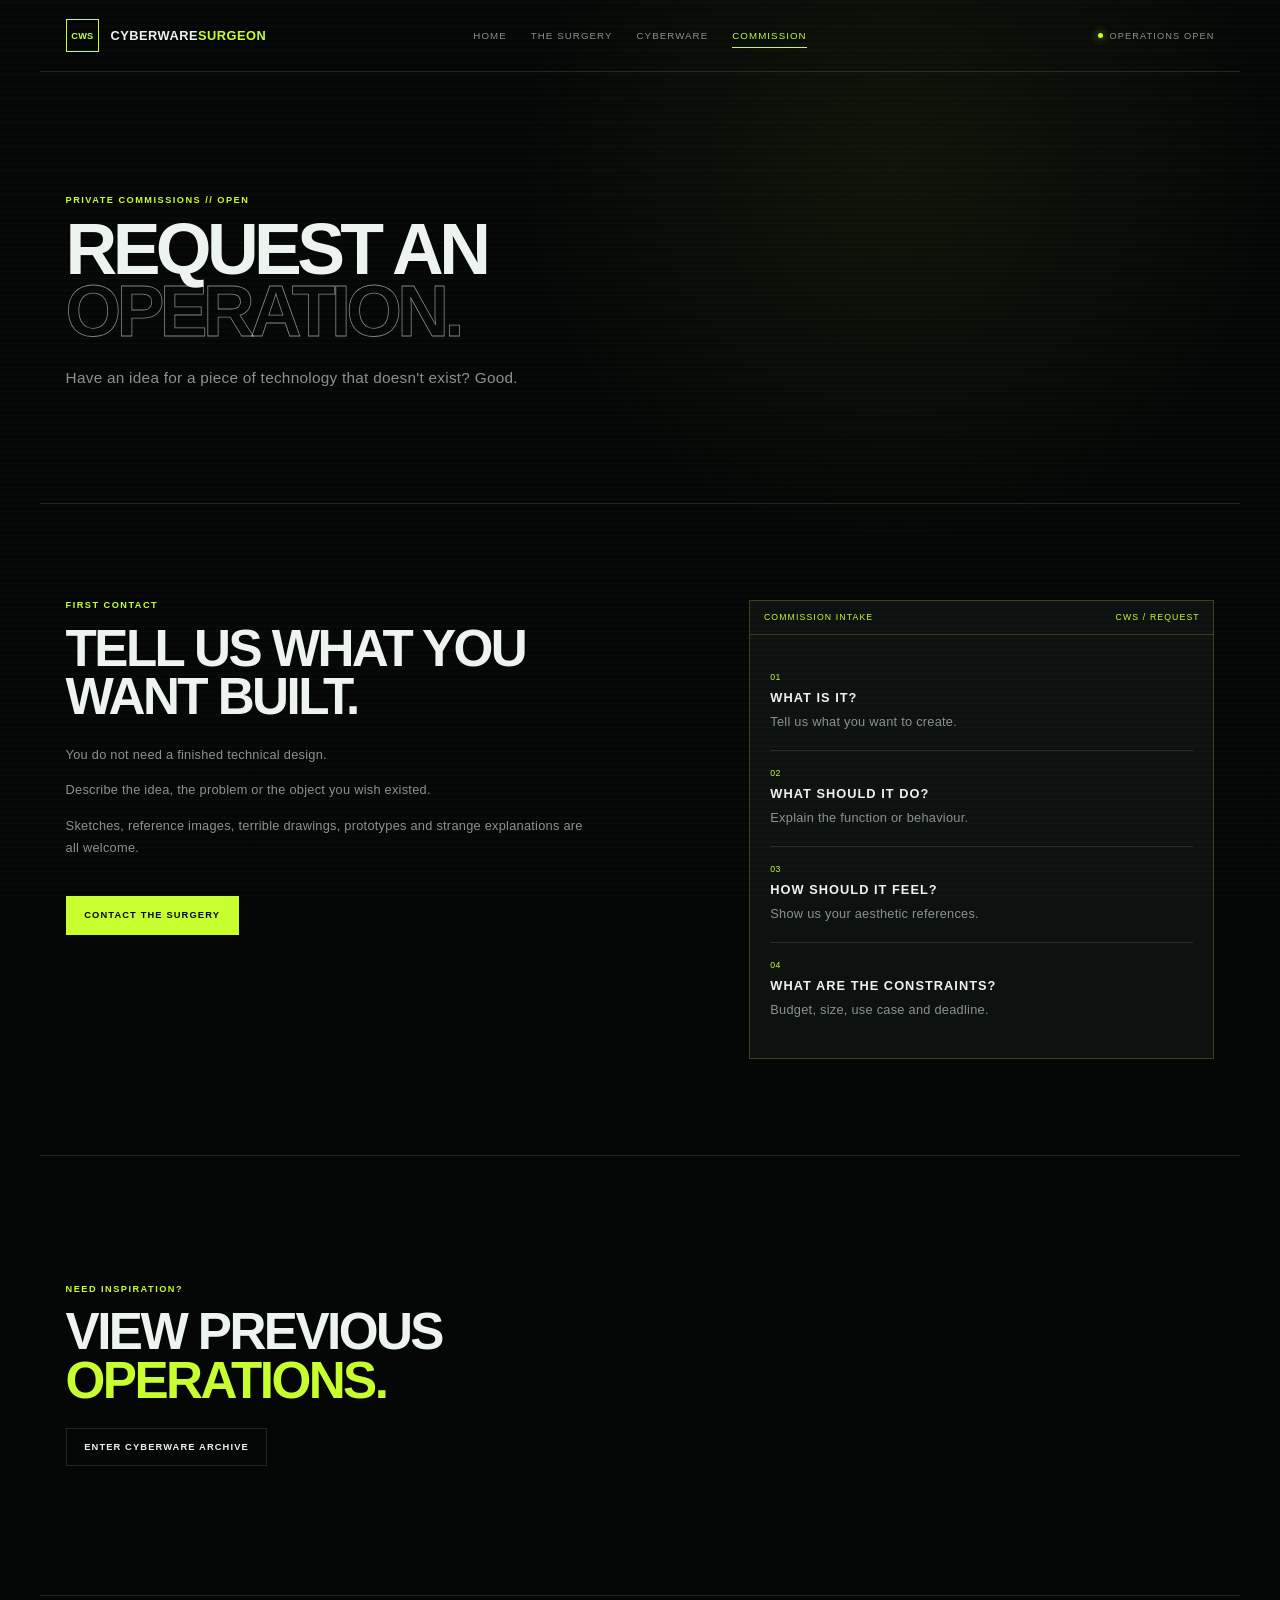
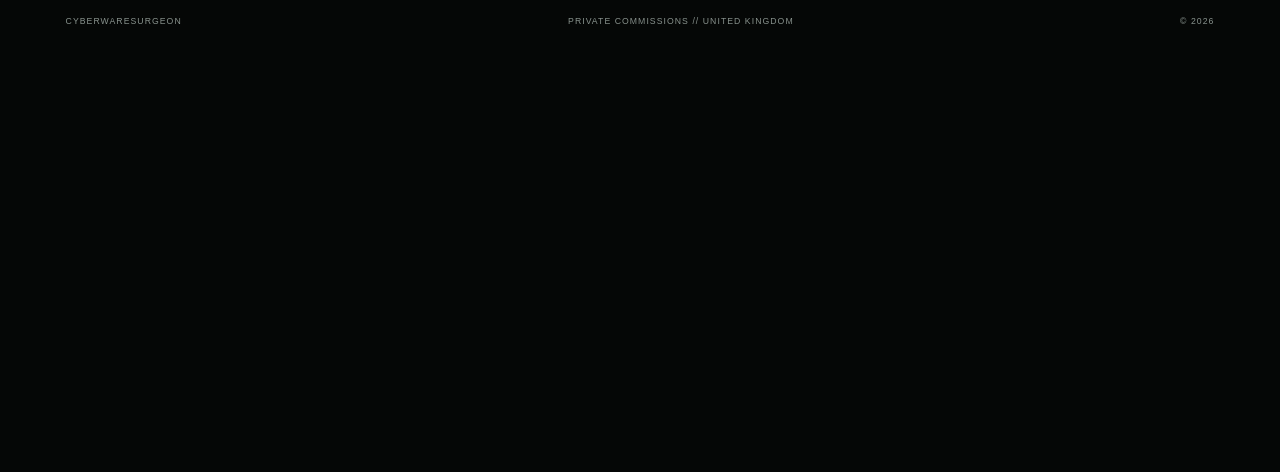
==== commit 7c5efed2: "Set CyberWareSurgeon desktop presentation to 80 percent scale" ====
--- a/commission.html
+++ b/commission.html
@@ -21,7 +21,7 @@
 
     <link
         rel="stylesheet"
-        href="css/cyberwaresurgeon-v05.css?v=20260908-04"
+        href="css/cyberwaresurgeon.css?v=20260908-scale80"
     >
 
 </head>
@@ -303,7 +303,7 @@
     </footer>
 
 
-    <script src="js/main.js?v=20260908-03"></script>
+    <script src="js/main.js?v=20260908-p003"></script>
 
 </body>
 
@@ -316,3 +316,10 @@
 
 
 
+
+
+
+
+
+
+
--- a/css/cyberwaresurgeon.css
+++ b/css/cyberwaresurgeon.css
@@ -0,0 +1,5149 @@
+﻿:root {
+    --black: #050706;
+    --black-soft: #090c0b;
+    --panel: #0d1110;
+    --panel-light: #131917;
+
+    --text: #edf3ef;
+    --muted: #89938e;
+
+    --acid: #c8ff2f;
+    --acid-soft: rgba(200, 255, 47, 0.12);
+
+    --line: rgba(237, 243, 239, 0.12);
+
+    --max-width: 1500px;
+}
+
+
+* {
+    box-sizing: border-box;
+}
+
+
+html {
+    scroll-behavior: auto;
+}
+
+
+body {
+    margin: 0;
+
+    background:
+        radial-gradient(
+            circle at 70% 10%,
+            rgba(200, 255, 47, 0.05),
+            transparent 30rem
+        ),
+        var(--black);
+
+    color: var(--text);
+
+    font-family:
+        "Segoe UI",
+        Arial,
+        Helvetica,
+        sans-serif;
+
+    letter-spacing: 0.02em;
+}
+
+
+a {
+    color: inherit;
+    text-decoration: none;
+}
+
+
+.noise {
+    position: fixed;
+    inset: 0;
+
+    pointer-events: none;
+
+    opacity: 0.035;
+
+    background-image:
+        repeating-linear-gradient(
+            0deg,
+            transparent,
+            transparent 2px,
+            #ffffff 3px
+        );
+
+    z-index: 999;
+}
+
+
+.site-header {
+    max-width: var(--max-width);
+
+    margin: 0 auto;
+
+    min-height: 90px;
+
+    padding: 0 32px;
+
+    display: grid;
+
+    grid-template-columns: 1fr auto 1fr;
+
+    align-items: center;
+
+    border-bottom: 1px solid var(--line);
+}
+
+
+.brand {
+    display: flex;
+    align-items: center;
+    gap: 14px;
+}
+
+
+.brand-mark {
+    width: 42px;
+    height: 42px;
+
+    display: grid;
+    place-items: center;
+
+    border: 1px solid var(--acid);
+
+    color: var(--acid);
+
+    font-size: 0.72rem;
+    font-weight: 800;
+}
+
+
+.brand-name {
+    font-weight: 800;
+    letter-spacing: 0.04em;
+}
+
+
+.brand-name span {
+    color: var(--acid);
+}
+
+
+.main-nav {
+    display: flex;
+    gap: 30px;
+
+    font-size: 0.76rem;
+    text-transform: uppercase;
+    letter-spacing: 0.11em;
+}
+
+
+.main-nav a {
+    color: var(--muted);
+}
+
+
+.main-nav a:hover {
+    color: var(--acid);
+}
+
+
+.system-status {
+    justify-self: end;
+
+    display: flex;
+    align-items: center;
+    gap: 8px;
+
+    color: var(--muted);
+
+    font-size: 0.72rem;
+    letter-spacing: 0.12em;
+}
+
+
+.status-light {
+    width: 7px;
+    height: 7px;
+
+    background: var(--acid);
+
+    border-radius: 50%;
+
+    box-shadow:
+        0 0 10px rgba(200, 255, 47, 0.8);
+}
+
+
+main {
+    overflow: hidden;
+}
+
+
+.hero {
+    max-width: var(--max-width);
+
+    margin: 0 auto;
+
+    padding:
+        clamp(80px, 10vw, 170px)
+        32px
+        120px;
+}
+
+
+.hero-grid {
+    display: grid;
+
+    grid-template-columns:
+        minmax(0, 1.2fr)
+        minmax(380px, 0.8fr);
+
+    gap: clamp(60px, 10vw, 160px);
+
+    align-items: center;
+}
+
+
+.eyebrow {
+    margin: 0 0 18px;
+
+    color: var(--acid);
+
+    font-size: 0.72rem;
+    font-weight: 700;
+
+    letter-spacing: 0.16em;
+}
+
+
+h1,
+h2,
+h3,
+p {
+    margin-top: 0;
+}
+
+
+h1 {
+    max-width: 900px;
+
+    margin-bottom: 28px;
+
+    font-size:
+        clamp(3.5rem, 7vw, 8.5rem);
+
+    line-height: 0.86;
+
+    letter-spacing: -0.065em;
+}
+
+
+h1 span {
+    display: block;
+
+    color: transparent;
+
+    -webkit-text-stroke:
+        1px rgba(237, 243, 239, 0.55);
+}
+
+
+.hero-intro {
+    max-width: 690px;
+
+    color: var(--muted);
+
+    font-size:
+        clamp(1rem, 1.3vw, 1.2rem);
+
+    line-height: 1.75;
+}
+
+
+.hero-actions {
+    margin-top: 42px;
+
+    display: flex;
+    flex-wrap: wrap;
+
+    gap: 14px;
+}
+
+
+.button {
+    min-height: 48px;
+
+    padding: 0 22px;
+
+    display: inline-flex;
+    align-items: center;
+
+    border: 1px solid var(--line);
+
+    font-size: 0.73rem;
+    font-weight: 800;
+
+    letter-spacing: 0.12em;
+}
+
+
+.button.primary {
+    background: var(--acid);
+
+    border-color: var(--acid);
+
+    color: #060806;
+}
+
+
+.button.secondary:hover {
+    border-color: var(--acid);
+
+    color: var(--acid);
+}
+
+
+.diagnostic-panel {
+    border:
+        1px solid rgba(200, 255, 47, 0.25);
+
+    background:
+        linear-gradient(
+            145deg,
+            rgba(200, 255, 47, 0.04),
+            transparent 45%
+        ),
+        var(--panel);
+}
+
+
+.panel-header {
+    padding: 14px 17px;
+
+    display: flex;
+    justify-content: space-between;
+
+    border-bottom:
+        1px solid rgba(200, 255, 47, 0.2);
+
+    color: var(--acid);
+
+    font-size: 0.68rem;
+
+    letter-spacing: 0.13em;
+}
+
+
+.diagnostic-body {
+    min-height: 500px;
+
+    padding: 45px;
+
+    display: flex;
+    flex-direction: column;
+    justify-content: space-between;
+}
+
+
+.scanner {
+    width: min(300px, 80%);
+    aspect-ratio: 1;
+
+    margin: 0 auto 50px;
+
+    position: relative;
+
+    display: grid;
+    place-items: center;
+}
+
+
+.scanner-core {
+    width: 38%;
+    aspect-ratio: 1;
+
+    border:
+        1px solid rgba(200, 255, 47, 0.7);
+
+    transform:
+        rotate(45deg);
+
+    background:
+        var(--acid-soft);
+}
+
+
+.scanner-ring {
+    position: absolute;
+
+    border: 1px solid rgba(200, 255, 47, 0.3);
+
+    border-radius: 50%;
+}
+
+
+.ring-one {
+    width: 70%;
+    height: 70%;
+}
+
+
+.ring-two {
+    width: 100%;
+    height: 100%;
+
+    border-style: dashed;
+}
+
+
+.scanner-line {
+    position: absolute;
+
+    width: 100%;
+    height: 1px;
+
+    background:
+        linear-gradient(
+            90deg,
+            transparent,
+            var(--acid),
+            transparent
+        );
+
+    animation: scan 3.5s ease-in-out infinite;
+}
+
+
+@keyframes scan {
+
+    0%,
+    100% {
+        transform: translateY(-120px);
+        opacity: 0;
+    }
+
+    50% {
+        transform: translateY(120px);
+        opacity: 1;
+    }
+
+}
+
+
+.diagnostic-data p {
+    margin: 0;
+
+    padding: 11px 0;
+
+    display: flex;
+    justify-content: space-between;
+
+    border-top: 1px solid var(--line);
+
+    color: var(--muted);
+
+    font-size: 0.72rem;
+
+    letter-spacing: 0.08em;
+}
+
+
+.diagnostic-data strong {
+    color: var(--acid);
+}
+
+
+.manifesto,
+.services,
+.operation-flow,
+.commission {
+    max-width: var(--max-width);
+
+    margin: 0 auto;
+
+    padding:
+        120px
+        32px;
+
+    border-top: 1px solid var(--line);
+}
+
+
+.manifesto {
+    display: grid;
+
+    grid-template-columns:
+        minmax(80px, 0.25fr)
+        1fr;
+
+    gap: 50px;
+}
+
+
+.section-number {
+    color: var(--acid);
+
+    font-size:
+        clamp(3rem, 6vw, 6rem);
+
+    font-weight: 800;
+
+    opacity: 0.45;
+}
+
+
+h2 {
+    max-width: 1000px;
+
+    margin-bottom: 28px;
+
+    font-size:
+        clamp(2.7rem, 5vw, 6rem);
+
+    line-height: 0.95;
+
+    letter-spacing: -0.05em;
+}
+
+
+.manifesto p:not(.eyebrow) {
+    max-width: 650px;
+
+    color: var(--muted);
+
+    font-size: 1.1rem;
+
+    line-height: 1.7;
+}
+
+
+.section-heading {
+    margin-bottom: 55px;
+
+    display: flex;
+    justify-content: space-between;
+
+    gap: 40px;
+
+    align-items: end;
+}
+
+
+.section-code {
+    color: var(--muted);
+
+    font-size: 0.7rem;
+    letter-spacing: 0.12em;
+}
+
+
+.service-grid {
+    display: grid;
+
+    grid-template-columns:
+        repeat(4, 1fr);
+
+    border-top: 1px solid var(--line);
+
+    border-left: 1px solid var(--line);
+}
+
+
+.service-card {
+    min-height: 320px;
+
+    padding: 30px;
+
+    border-right: 1px solid var(--line);
+    border-bottom: 1px solid var(--line);
+
+    background: var(--black-soft);
+}
+
+
+.service-number {
+    color: var(--acid);
+
+    font-size: 0.7rem;
+}
+
+
+.service-card h3 {
+    margin-top: 90px;
+
+    font-size: 1rem;
+
+    letter-spacing: 0.1em;
+}
+
+
+.service-card p {
+    color: var(--muted);
+
+    line-height: 1.65;
+
+    font-size: 0.92rem;
+}
+
+
+.procedure {
+    display: grid;
+
+    grid-template-columns:
+        1fr 70px
+        1fr 70px
+        1fr 70px
+        1fr;
+
+    align-items: start;
+}
+
+
+.procedure-step span {
+    display: block;
+
+    margin-bottom: 25px;
+
+    color: var(--acid);
+
+    font-size: 0.7rem;
+}
+
+
+.procedure-step strong {
+    display: block;
+
+    margin-bottom: 12px;
+
+    font-size: 1rem;
+
+    letter-spacing: 0.1em;
+}
+
+
+.procedure-step p {
+    color: var(--muted);
+
+    line-height: 1.6;
+}
+
+
+.procedure-line {
+    height: 1px;
+
+    margin-top: 48px;
+
+    background:
+        linear-gradient(
+            90deg,
+            var(--acid),
+            rgba(200, 255, 47, 0.05)
+        );
+}
+
+
+.commission {
+    min-height: 600px;
+
+    display: flex;
+    flex-direction: column;
+    justify-content: center;
+    align-items: flex-start;
+}
+
+
+.commission h2 span {
+    display: block;
+
+    color: var(--acid);
+}
+
+
+.commission > p:not(.eyebrow) {
+    max-width: 650px;
+
+    margin-bottom: 35px;
+
+    color: var(--muted);
+
+    line-height: 1.7;
+}
+
+
+footer {
+    max-width: var(--max-width);
+
+    margin: 0 auto;
+
+    padding: 25px 32px 40px;
+
+    display: flex;
+    justify-content: space-between;
+
+    gap: 20px;
+
+    border-top: 1px solid var(--line);
+
+    color: var(--muted);
+
+    font-size: 0.68rem;
+
+    letter-spacing: 0.12em;
+}
+
+
+@media (max-width: 1000px) {
+
+    .site-header {
+        grid-template-columns: 1fr auto;
+    }
+
+    .main-nav {
+        display: none;
+    }
+
+    .hero-grid {
+        grid-template-columns: 1fr;
+    }
+
+    .diagnostic-panel {
+        max-width: 650px;
+    }
+
+    .service-grid {
+        grid-template-columns:
+            repeat(2, 1fr);
+    }
+
+    .procedure {
+        grid-template-columns: 1fr;
+        gap: 35px;
+    }
+
+    .procedure-line {
+        display: none;
+    }
+
+}
+
+
+@media (max-width: 640px) {
+
+    .site-header {
+        padding:
+            18px 20px;
+
+        gap: 20px;
+    }
+
+    .brand-name {
+        font-size: 0.8rem;
+    }
+
+    .system-status {
+        font-size: 0.6rem;
+    }
+
+    .hero,
+    .manifesto,
+    .services,
+    .operation-flow,
+    .commission {
+        padding-left: 20px;
+        padding-right: 20px;
+    }
+
+    .hero-grid {
+        gap: 50px;
+    }
+
+    .diagnostic-body {
+        min-height: 400px;
+
+        padding: 28px 20px;
+    }
+
+    .manifesto {
+        grid-template-columns: 1fr;
+    }
+
+    .service-grid {
+        grid-template-columns: 1fr;
+    }
+
+    .service-card {
+        min-height: 240px;
+    }
+
+    .service-card h3 {
+        margin-top: 50px;
+    }
+
+    .section-heading {
+        display: block;
+    }
+
+    .section-code {
+        display: block;
+
+        margin-top: 20px;
+    }
+
+    footer {
+        flex-direction: column;
+    }
+
+}
+
+
+@media (prefers-reduced-motion: reduce) {
+
+    * {
+        scroll-behavior: auto !important;
+    }
+
+    .scanner-line {
+        animation: none;
+    }
+
+}
+
+
+/* ============================================================
+   CYBERWARESURGEON PROJECT ARCHIVE V0.1
+   ============================================================ */
+
+
+.projects-intro {
+    max-width: var(--max-width);
+
+    margin: 0 auto;
+
+    padding:
+        clamp(90px, 11vw, 180px)
+        32px
+        120px;
+
+    position: relative;
+}
+
+
+.projects-intro-code {
+    position: absolute;
+
+    top: 45px;
+    right: 32px;
+
+    color: var(--muted);
+
+    font-size: 0.65rem;
+
+    letter-spacing: 0.14em;
+}
+
+
+.projects-title {
+    max-width: 1200px;
+
+    margin-bottom: 35px;
+}
+
+
+.projects-lead {
+    max-width: 760px;
+
+    color: var(--muted);
+
+    font-size: clamp(
+        1rem,
+        1.4vw,
+        1.25rem
+    );
+
+    line-height: 1.75;
+}
+
+
+.archive-status {
+    max-width: 760px;
+
+    margin-top: 60px;
+
+    padding:
+        18px
+        0;
+
+    display: flex;
+
+    justify-content: space-between;
+
+    gap: 30px;
+
+    border-top:
+        1px solid var(--line);
+
+    border-bottom:
+        1px solid var(--line);
+
+    font-size: 0.7rem;
+
+    letter-spacing: 0.12em;
+}
+
+
+.archive-status span {
+    color: var(--muted);
+}
+
+
+.archive-status strong {
+    color: var(--acid);
+}
+
+
+
+/* ============================================================
+   PROJECT STACK
+   ============================================================ */
+
+
+.project-stack {
+    max-width: var(--max-width);
+
+    margin: 0 auto;
+
+    padding:
+        0
+        32px;
+}
+
+
+.project-entry {
+    padding:
+        110px
+        0
+        130px;
+
+    border-top:
+        1px solid var(--line);
+}
+
+
+.project-entry-header {
+    margin-bottom: 55px;
+
+    display: flex;
+
+    justify-content: space-between;
+
+    align-items: end;
+
+    gap: 50px;
+}
+
+
+.project-entry-header h2 {
+    margin: 0;
+}
+
+
+.project-entry-header h2 span {
+    display: block;
+
+    color: var(--acid);
+}
+
+
+.project-index {
+    min-width: 200px;
+
+    padding-bottom: 12px;
+
+    text-align: right;
+
+    font-size: 0.68rem;
+
+    letter-spacing: 0.12em;
+}
+
+
+.project-index span,
+.project-index strong {
+    display: block;
+}
+
+
+.project-index span {
+    margin-bottom: 8px;
+
+    color: var(--muted);
+}
+
+
+.project-index strong {
+    color: var(--acid);
+}
+
+
+
+/* ============================================================
+   PROJECT HERO
+   ============================================================ */
+
+
+.project-hero-image {
+    margin:
+        0
+        0
+        70px;
+
+    position: relative;
+
+    overflow: hidden;
+
+    border:
+        1px solid rgba(
+            200,
+            255,
+            47,
+            0.18
+        );
+
+    background: #000;
+}
+
+
+.project-hero-image::before {
+    content: "";
+
+    position: absolute;
+
+    inset: 18px;
+
+    z-index: 2;
+
+    pointer-events: none;
+
+    border:
+        1px solid rgba(
+            255,
+            255,
+            255,
+            0.07
+        );
+}
+
+
+.project-hero-image img {
+    width: 100%;
+
+    height: auto;
+
+    display: block;
+}
+
+
+
+/* ============================================================
+   PROJECT INFORMATION
+   ============================================================ */
+
+
+.project-information {
+    display: grid;
+
+    grid-template-columns:
+        minmax(0, 1.15fr)
+        minmax(320px, 0.85fr);
+
+    gap:
+        clamp(
+            60px,
+            10vw,
+            160px
+        );
+}
+
+
+.project-statement h3 {
+    max-width: 680px;
+    margin-bottom: 24px;
+
+    font-size:
+        clamp(
+            1.2rem,
+            2vw,
+            2.4rem
+        );
+
+    line-height: 1.05;
+    letter-spacing: -0.025em;
+}
+
+
+.project-statement p:not(.eyebrow) {
+    max-width: 720px;
+
+    color: var(--muted);
+
+    line-height: 1.75;
+}
+
+
+.project-specification {
+    border-top:
+        1px solid var(--line);
+}
+
+
+.project-spec {
+    padding:
+        16px
+        0;
+
+    display: grid;
+
+    grid-template-columns:
+        120px
+        1fr;
+
+    gap: 20px;
+
+    border-bottom:
+        1px solid var(--line);
+
+    font-size: 0.7rem;
+
+    letter-spacing: 0.1em;
+}
+
+
+.project-spec span {
+    color: var(--muted);
+}
+
+
+.project-spec strong {
+    color: var(--text);
+
+    text-align: right;
+}
+
+
+
+/* ============================================================
+   TAGS
+   ============================================================ */
+
+
+.project-tags {
+    margin-top: 65px;
+
+    display: flex;
+
+    flex-wrap: wrap;
+
+    gap: 8px;
+}
+
+
+.project-tags span {
+    padding:
+        9px
+        13px;
+
+    border:
+        1px solid rgba(
+            200,
+            255,
+            47,
+            0.24
+        );
+
+    color: var(--acid);
+
+    font-size: 0.64rem;
+
+    letter-spacing: 0.1em;
+}
+
+
+.project-entry-footer {
+    margin-top: 60px;
+
+    padding-top: 18px;
+
+    display: flex;
+
+    justify-content: space-between;
+
+    border-top:
+        1px solid var(--line);
+
+    color: var(--muted);
+
+    font-size: 0.64rem;
+
+    letter-spacing: 0.12em;
+}
+
+
+
+/* ============================================================
+   ARCHIVE END
+   ============================================================ */
+
+
+.archive-end {
+    max-width: var(--max-width);
+
+    min-height: 600px;
+
+    margin: 0 auto;
+
+    padding:
+        120px
+        32px;
+
+    display: flex;
+
+    flex-direction: column;
+
+    justify-content: center;
+
+    align-items: flex-start;
+
+    border-top:
+        1px solid var(--line);
+}
+
+
+.archive-end h2 span {
+    display: block;
+
+    color: var(--acid);
+}
+
+
+
+/* ============================================================
+   PROJECT RESPONSIVE
+   ============================================================ */
+
+
+@media (max-width: 900px) {
+
+    .project-information {
+        grid-template-columns: 1fr;
+    }
+
+}
+
+
+@media (max-width: 640px) {
+
+    .projects-intro,
+    .project-stack,
+    .archive-end {
+        padding-left: 20px;
+        padding-right: 20px;
+    }
+
+
+    .projects-intro-code {
+        position: static;
+
+        margin-bottom: 50px;
+    }
+
+
+    .archive-status {
+        flex-direction: column;
+
+        gap: 8px;
+    }
+
+
+    .project-entry {
+        padding-top: 80px;
+        padding-bottom: 90px;
+    }
+
+
+    .project-entry-header {
+        align-items: flex-start;
+
+        flex-direction: column;
+
+        gap: 20px;
+    }
+
+
+    .project-index {
+        text-align: left;
+    }
+
+
+    .project-hero-image {
+        margin-bottom: 45px;
+    }
+
+
+    .project-spec {
+        grid-template-columns: 1fr;
+
+        gap: 5px;
+    }
+
+
+    .project-spec strong {
+        text-align: left;
+    }
+
+
+    .project-entry-footer {
+        flex-direction: column;
+
+        gap: 8px;
+    }
+
+}
+
+
+
+/* ============================================================
+   CYBERWARESURGEON MULTI PAGE V0.2
+   ============================================================ */
+
+
+.page-hero {
+    max-width: var(--max-width);
+
+    margin: 0 auto;
+
+    padding:
+        clamp(100px, 12vw, 190px)
+        32px
+        120px;
+}
+
+
+.page-lead {
+    max-width: 760px;
+
+    color: var(--muted);
+
+    font-size:
+        clamp(
+            1.05rem,
+            1.5vw,
+            1.3rem
+        );
+
+    line-height: 1.75;
+}
+
+
+.page-cta {
+    max-width: var(--max-width);
+
+    min-height: 550px;
+
+    margin: 0 auto;
+
+    padding:
+        120px
+        32px;
+
+    display: flex;
+
+    flex-direction: column;
+
+    justify-content: center;
+
+    align-items: flex-start;
+
+    border-top:
+        1px solid var(--line);
+}
+
+
+.page-cta h2 span {
+    display: block;
+
+    color: var(--acid);
+}
+
+
+
+/* COMMISSION PAGE */
+
+
+.commission-layout {
+    max-width: var(--max-width);
+
+    margin: 0 auto;
+
+    padding:
+        120px
+        32px;
+
+    display: grid;
+
+    grid-template-columns:
+        minmax(0, 1fr)
+        minmax(360px, 0.8fr);
+
+    gap:
+        clamp(
+            60px,
+            10vw,
+            150px
+        );
+
+    border-top:
+        1px solid var(--line);
+}
+
+
+.commission-brief p:not(.eyebrow) {
+    max-width: 650px;
+
+    color: var(--muted);
+
+    line-height: 1.75;
+}
+
+
+.commission-brief .button {
+    margin-top: 30px;
+}
+
+
+.commission-diagnostic {
+    align-self: start;
+
+    border:
+        1px solid rgba(
+            200,
+            255,
+            47,
+            0.22
+        );
+
+    background: var(--panel);
+}
+
+
+.commission-checklist {
+    padding: 25px;
+}
+
+
+.commission-checklist > div {
+    padding:
+        22px
+        0;
+
+    border-bottom:
+        1px solid var(--line);
+}
+
+
+.commission-checklist > div:last-child {
+    border-bottom: 0;
+}
+
+
+.commission-checklist span {
+    display: block;
+
+    margin-bottom: 10px;
+
+    color: var(--acid);
+
+    font-size: 0.68rem;
+}
+
+
+.commission-checklist strong {
+    display: block;
+
+    margin-bottom: 8px;
+
+    letter-spacing: 0.08em;
+}
+
+
+.commission-checklist p {
+    margin-bottom: 0;
+
+    color: var(--muted);
+
+    line-height: 1.6;
+}
+
+
+@media (max-width: 900px) {
+
+    .commission-layout {
+        grid-template-columns: 1fr;
+    }
+
+}
+
+
+@media (max-width: 640px) {
+
+    .page-hero,
+    .page-cta,
+    .commission-layout {
+        padding-left: 20px;
+        padding-right: 20px;
+    }
+
+}
+
+
+
+/* ============================================================
+   CYBERWARESURGEON HOME PORTAL V0.3
+   ============================================================ */
+
+
+.home-portal {
+    overflow: hidden;
+}
+
+
+/* ------------------------------------------------------------
+   HERO
+------------------------------------------------------------ */
+
+
+.portal-hero {
+    max-width: var(--max-width);
+
+    margin: 0 auto;
+
+    padding:
+        clamp(90px, 10vw, 160px)
+        32px
+        100px;
+}
+
+
+.portal-grid {
+    display: grid;
+
+    grid-template-columns:
+        minmax(0, 1.2fr)
+        minmax(360px, 0.8fr);
+
+    gap:
+        clamp(
+            60px,
+            9vw,
+            150px
+        );
+
+    align-items: center;
+}
+
+
+.portal-system-line {
+    margin-bottom: 55px;
+
+    display: flex;
+
+    justify-content: space-between;
+
+    gap: 25px;
+
+    color: var(--muted);
+
+    font-size: 0.62rem;
+
+    letter-spacing: 0.14em;
+}
+
+
+.portal-title {
+    max-width: 950px;
+
+    margin-bottom: 35px;
+
+    font-size:
+        clamp(
+            4rem,
+            8vw,
+            9rem
+        );
+
+    line-height: 0.84;
+}
+
+
+.portal-title span {
+    display: block;
+
+    color: var(--acid);
+
+    -webkit-text-stroke: 0;
+}
+
+
+.portal-intro {
+    max-width: 680px;
+
+    color: var(--muted);
+
+    font-size:
+        clamp(
+            1rem,
+            1.4vw,
+            1.2rem
+        );
+
+    line-height: 1.75;
+}
+
+
+.portal-directive {
+    margin-top: 55px;
+
+    display: flex;
+
+    align-items: center;
+
+    gap: 12px;
+
+    color: var(--muted);
+
+    font-size: 0.66rem;
+
+    letter-spacing: 0.16em;
+}
+
+
+.portal-directive p {
+    margin: 0;
+}
+
+
+.portal-directive-marker {
+    width: 8px;
+    height: 8px;
+
+    background: var(--acid);
+
+    box-shadow:
+        0 0 14px
+        rgba(200, 255, 47, 0.8);
+}
+
+
+
+/* ------------------------------------------------------------
+   PORTAL CORE
+------------------------------------------------------------ */
+
+
+.portal-core {
+    padding:
+        30px;
+
+    border:
+        1px solid
+        rgba(
+            200,
+            255,
+            47,
+            0.18
+        );
+
+    background:
+        linear-gradient(
+            145deg,
+            rgba(200,255,47,0.04),
+            transparent 55%
+        ),
+        var(--panel);
+}
+
+
+.portal-core-frame {
+    width:
+        min(
+            370px,
+            90%
+        );
+
+    aspect-ratio: 1;
+
+    margin:
+        30px
+        auto
+        55px;
+
+    position: relative;
+
+    display: grid;
+
+    place-items: center;
+}
+
+
+.portal-core-ring {
+    position: absolute;
+
+    border-radius: 50%;
+
+    border:
+        1px solid
+        rgba(
+            200,
+            255,
+            47,
+            0.28
+        );
+}
+
+
+.portal-core-ring-a {
+    width: 100%;
+    height: 100%;
+
+    border-style: dashed;
+
+    animation:
+        core-spin
+        25s
+        linear
+        infinite;
+}
+
+
+.portal-core-ring-b {
+    width: 75%;
+    height: 75%;
+}
+
+
+.portal-core-ring-c {
+    width: 48%;
+    height: 48%;
+
+    border-color:
+        rgba(
+            200,
+            255,
+            47,
+            0.55
+        );
+}
+
+
+.portal-core-center {
+    width: 30%;
+    aspect-ratio: 1;
+
+    position: relative;
+
+    z-index: 2;
+
+    display: flex;
+
+    flex-direction: column;
+
+    justify-content: center;
+
+    align-items: center;
+
+    transform: rotate(45deg);
+
+    border:
+        1px solid var(--acid);
+
+    background:
+        rgba(
+            200,
+            255,
+            47,
+            0.06
+        );
+}
+
+
+.portal-core-center span,
+.portal-core-center strong {
+    transform: rotate(-45deg);
+}
+
+
+.portal-core-center span {
+    color: var(--acid);
+
+    font-weight: 800;
+}
+
+
+.portal-core-center strong {
+    margin-top: 7px;
+
+    color: var(--muted);
+
+    font-size: 0.52rem;
+
+    letter-spacing: 0.12em;
+}
+
+
+.portal-scan-line {
+    position: absolute;
+
+    width: 100%;
+    height: 1px;
+
+    background:
+        linear-gradient(
+            90deg,
+            transparent,
+            var(--acid),
+            transparent
+        );
+
+    animation:
+        portal-scan
+        4s
+        ease-in-out
+        infinite;
+}
+
+
+.portal-core-data {
+    border-top:
+        1px solid var(--line);
+}
+
+
+.portal-core-data span {
+    padding:
+        12px
+        0;
+
+    display: flex;
+
+    justify-content: space-between;
+
+    border-bottom:
+        1px solid var(--line);
+
+    color: var(--muted);
+
+    font-size: 0.66rem;
+
+    letter-spacing: 0.1em;
+}
+
+
+.portal-core-data strong {
+    color: var(--acid);
+}
+
+
+@keyframes core-spin {
+
+    to {
+        transform: rotate(360deg);
+    }
+
+}
+
+
+@keyframes portal-scan {
+
+    0%,
+    100% {
+        transform:
+            translateY(-140px);
+
+        opacity: 0;
+    }
+
+    50% {
+        transform:
+            translateY(140px);
+
+        opacity: 1;
+    }
+
+}
+
+
+
+/* ------------------------------------------------------------
+   THREE DOORS
+------------------------------------------------------------ */
+
+
+.portal-navigation {
+    max-width: var(--max-width);
+
+    margin: 0 auto;
+
+    padding:
+        0
+        32px
+        130px;
+
+    display: grid;
+
+    grid-template-columns:
+        repeat(3, 1fr);
+
+    border-top:
+        1px solid var(--line);
+}
+
+
+.portal-door {
+    min-height: 430px;
+
+    padding:
+        30px;
+
+    position: relative;
+
+    display: flex;
+
+    flex-direction: column;
+
+    justify-content: space-between;
+
+    border-right:
+        1px solid var(--line);
+
+    border-bottom:
+        1px solid var(--line);
+
+    transition:
+        background 180ms ease,
+        border-color 180ms ease;
+}
+
+
+.portal-door:first-child {
+    border-left:
+        1px solid var(--line);
+}
+
+
+.portal-door:hover {
+    background:
+        rgba(
+            200,
+            255,
+            47,
+            0.035
+        );
+
+    border-color:
+        rgba(
+            200,
+            255,
+            47,
+            0.3
+        );
+}
+
+
+.portal-door-index {
+    color: var(--muted);
+
+    font-size: 0.7rem;
+
+    letter-spacing: 0.12em;
+}
+
+
+.portal-door-content h2 {
+    margin-bottom: 22px;
+
+    font-size:
+        clamp(
+            2.3rem,
+            4vw,
+            4.8rem
+        );
+}
+
+
+.portal-door-content h2 span {
+    display: block;
+
+    color: var(--acid);
+}
+
+
+.portal-door-content p:not(.eyebrow) {
+    max-width: 360px;
+
+    color: var(--muted);
+
+    line-height: 1.65;
+}
+
+
+.portal-door-arrow {
+    align-self: flex-end;
+
+    color: var(--acid);
+
+    font-size: 2rem;
+}
+
+
+.featured-door::before {
+    content: "";
+
+    position: absolute;
+
+    top: 0;
+    left: 0;
+
+    width: 100%;
+    height: 2px;
+
+    background:
+        var(--acid);
+}
+
+
+
+/* ------------------------------------------------------------
+   FEATURED OPERATION
+------------------------------------------------------------ */
+
+
+.featured-operation {
+    max-width: var(--max-width);
+
+    margin: 0 auto;
+
+    padding:
+        120px
+        32px;
+
+    border-top:
+        1px solid var(--line);
+}
+
+
+.featured-operation-heading {
+    margin-bottom: 55px;
+
+    display: flex;
+
+    justify-content: space-between;
+
+    align-items: end;
+
+    gap: 40px;
+}
+
+
+.featured-operation-heading h2 {
+    margin-bottom: 0;
+}
+
+
+.featured-operation-heading h2 span {
+    display: block;
+
+    color: var(--acid);
+}
+
+
+.featured-operation-status {
+    text-align: right;
+
+    font-size: 0.66rem;
+
+    letter-spacing: 0.12em;
+}
+
+
+.featured-operation-status span,
+.featured-operation-status strong {
+    display: block;
+}
+
+
+.featured-operation-status span {
+    margin-bottom: 8px;
+
+    color: var(--muted);
+}
+
+
+.featured-operation-status strong {
+    color: var(--acid);
+}
+
+
+.featured-operation-card {
+    display: grid;
+
+    grid-template-columns:
+        minmax(0, 1.45fr)
+        minmax(330px, 0.55fr);
+
+    border:
+        1px solid var(--line);
+
+    background: var(--black-soft);
+}
+
+
+.featured-operation-image {
+    overflow: hidden;
+
+    background: #000;
+}
+
+
+.featured-operation-image img {
+    width: 100%;
+    height: 100%;
+
+    display: block;
+
+    object-fit: cover;
+}
+
+
+.featured-operation-copy {
+    padding:
+        clamp(
+            35px,
+            5vw,
+            70px
+        );
+
+    display: flex;
+
+    flex-direction: column;
+
+    justify-content: center;
+}
+
+
+.featured-operation-copy h3 {
+    max-width: 520px;
+
+    margin-bottom: 25px;
+
+    font-size:
+        clamp(
+            2rem,
+            3.5vw,
+            4rem
+        );
+
+    line-height: 0.95;
+
+    letter-spacing: -0.04em;
+}
+
+
+.featured-operation-copy > p:not(.eyebrow) {
+    color: var(--muted);
+
+    line-height: 1.7;
+}
+
+
+.featured-operation-link {
+    margin-top: 35px;
+
+    padding-top: 18px;
+
+    display: flex;
+
+    justify-content: space-between;
+
+    border-top:
+        1px solid var(--line);
+
+    color: var(--acid);
+
+    font-size: 0.7rem;
+
+    font-weight: 800;
+
+    letter-spacing: 0.12em;
+}
+
+
+
+/* ------------------------------------------------------------
+   CLOSING
+------------------------------------------------------------ */
+
+
+.portal-closing {
+    max-width: var(--max-width);
+
+    margin: 0 auto;
+
+    padding:
+        34px
+        32px
+        50px;
+
+    display: flex;
+
+    justify-content: space-between;
+
+    gap: 30px;
+
+    border-top:
+        1px solid var(--line);
+
+    font-size: 0.66rem;
+
+    letter-spacing: 0.13em;
+}
+
+
+.portal-closing span {
+    color: var(--muted);
+}
+
+
+.portal-closing strong {
+    color: var(--acid);
+}
+
+
+
+/* ------------------------------------------------------------
+   RESPONSIVE
+------------------------------------------------------------ */
+
+
+@media (max-width: 1000px) {
+
+    .portal-grid {
+        grid-template-columns: 1fr;
+    }
+
+
+    .portal-core {
+        max-width: 650px;
+    }
+
+
+    .portal-navigation {
+        grid-template-columns: 1fr;
+    }
+
+
+    .portal-door {
+        min-height: 280px;
+    }
+
+
+    .featured-operation-card {
+        grid-template-columns: 1fr;
+    }
+
+}
+
+
+@media (max-width: 640px) {
+
+    .portal-hero,
+    .portal-navigation,
+    .featured-operation,
+    .portal-closing {
+        padding-left: 20px;
+        padding-right: 20px;
+    }
+
+
+    .portal-system-line {
+        flex-direction: column;
+    }
+
+
+    .portal-title {
+        font-size:
+            clamp(
+                3.3rem,
+                18vw,
+                5rem
+            );
+    }
+
+
+    .portal-core {
+        padding: 20px;
+    }
+
+
+    .portal-door {
+        padding:
+            28px
+            20px;
+    }
+
+
+    .featured-operation-heading {
+        flex-direction: column;
+
+        align-items: flex-start;
+    }
+
+
+    .featured-operation-status {
+        text-align: left;
+    }
+
+
+    .featured-operation-copy {
+        padding:
+            35px
+            20px;
+    }
+
+
+    .portal-closing {
+        flex-direction: column;
+    }
+
+}
+
+
+@media (prefers-reduced-motion: reduce) {
+
+    .portal-core-ring-a,
+    .portal-scan-line {
+        animation: none;
+    }
+
+}
+
+
+/* ============================================================
+   CYBERWARESURGEON NAV ORGANISATION V0.4
+   ============================================================ */
+
+
+/*
+    Brand is now explicitly interactive.
+
+    CWS + CYBERWARESURGEON
+    always means HOME.
+*/
+
+.brand {
+    cursor: pointer;
+}
+
+
+.brand:hover .brand-mark {
+    background:
+        rgba(
+            200,
+            255,
+            47,
+            0.08
+        );
+}
+
+
+.brand:hover .brand-name {
+    color: var(--text);
+}
+
+
+.brand:hover .brand-name span {
+    color: var(--acid);
+}
+
+
+
+/* ------------------------------------------------------------
+   MAIN NAVIGATION
+------------------------------------------------------------ */
+
+
+.main-nav a {
+    position: relative;
+
+    padding:
+        12px
+        0;
+
+    color: var(--muted);
+
+    transition:
+        color 160ms ease;
+}
+
+
+.main-nav a:hover {
+    color: var(--text);
+}
+
+
+.main-nav a.nav-active {
+    color: var(--acid);
+}
+
+
+.main-nav a.nav-active::after {
+    content: "";
+
+    position: absolute;
+
+    left: 0;
+    right: 0;
+    bottom: 4px;
+
+    height: 1px;
+
+    background: var(--acid);
+}
+
+
+
+/* ------------------------------------------------------------
+   NAVIGATION SEMANTICS
+
+   HOME
+   index.html
+
+   THE SURGERY
+   surgery.html
+
+   CYBERWARE
+   projects.html
+
+   COMMISSION
+   commission.html
+------------------------------------------------------------ */
+
+
+/* ============================================================
+   CYBERWARESURGEON HOME PORTAL V0.5
+   ============================================================ */
+
+
+.home-portal-v2 {
+    overflow: hidden;
+}
+
+
+
+/* ============================================================
+   PRIMARY ENTRY
+   ============================================================ */
+
+
+.home-portal-v2 .home-entry {
+
+    max-width: var(--max-width);
+
+    margin: 0 auto;
+
+    padding:
+        clamp(90px, 9vw, 150px)
+        32px
+        clamp(90px, 9vw, 140px);
+
+}
+
+
+.home-portal-v2 .home-entry-grid {
+
+    display: grid;
+
+    grid-template-columns:
+        minmax(0, 1.25fr)
+        minmax(340px, 0.75fr);
+
+    gap:
+        clamp(
+            60px,
+            9vw,
+            150px
+        );
+
+    align-items: center;
+
+}
+
+
+
+/* KICKER */
+
+
+.home-portal-v2 .home-kicker {
+
+    margin-bottom: 55px;
+
+    display: flex;
+
+    align-items: center;
+
+    gap: 10px;
+
+    color: var(--muted);
+
+    font-size: 0.63rem;
+
+    letter-spacing: 0.15em;
+
+}
+
+
+.home-portal-v2 .home-kicker-light {
+
+    width: 7px;
+    height: 7px;
+
+    flex: 0 0 auto;
+
+    background: var(--acid);
+
+    box-shadow:
+        0 0 13px
+        rgba(200, 255, 47, 0.75);
+
+}
+
+
+
+/* MAIN TITLE */
+
+
+.home-portal-v2 .home-main-title {
+
+    max-width: 1000px;
+
+    margin:
+        0
+        0
+        35px;
+
+    font-size:
+        clamp(
+            4rem,
+            8vw,
+            9rem
+        );
+
+    line-height: 0.82;
+
+    letter-spacing: -0.07em;
+
+}
+
+
+.home-portal-v2 .home-main-title span {
+
+    display: block;
+
+    color: var(--acid);
+
+    -webkit-text-stroke: 0;
+
+}
+
+
+.home-portal-v2 .home-main-intro {
+
+    max-width: 660px;
+
+    color: var(--muted);
+
+    font-size:
+        clamp(
+            1rem,
+            1.3vw,
+            1.18rem
+        );
+
+    line-height: 1.75;
+
+}
+
+
+
+/* SELECT DESTINATION */
+
+
+.home-portal-v2 .home-select-message {
+
+    max-width: 660px;
+
+    margin-top: 55px;
+
+    display: flex;
+
+    align-items: center;
+
+    gap: 18px;
+
+    color: var(--muted);
+
+    font-size: 0.63rem;
+
+    letter-spacing: 0.16em;
+
+}
+
+
+.home-portal-v2 .home-select-line {
+
+    height: 1px;
+
+    flex: 1;
+
+    background:
+        linear-gradient(
+            90deg,
+            rgba(200,255,47,0.8),
+            transparent
+        );
+
+}
+
+
+
+/* ============================================================
+   CORE GRAPHIC
+   ============================================================ */
+
+
+.home-portal-v2 .home-core {
+
+    padding:
+        32px;
+
+    border:
+        1px solid
+        rgba(200,255,47,0.18);
+
+    background:
+        linear-gradient(
+            145deg,
+            rgba(200,255,47,0.045),
+            transparent 55%
+        ),
+        var(--panel);
+
+}
+
+
+.home-portal-v2 .home-core-outer {
+
+    width:
+        min(
+            360px,
+            90%
+        );
+
+    aspect-ratio: 1;
+
+    margin:
+        25px
+        auto
+        50px;
+
+    position: relative;
+
+    display: grid;
+
+    place-items: center;
+
+}
+
+
+.home-portal-v2 .home-core-ring {
+
+    position: absolute;
+
+    border-radius: 50%;
+
+    border:
+        1px solid
+        rgba(200,255,47,0.28);
+
+}
+
+
+.home-portal-v2 .ring-alpha {
+
+    width: 100%;
+    height: 100%;
+
+    border-style: dashed;
+
+    animation:
+        cws-home-spin
+        30s
+        linear
+        infinite;
+
+}
+
+
+.home-portal-v2 .ring-beta {
+
+    width: 72%;
+    height: 72%;
+
+}
+
+
+.home-portal-v2 .ring-gamma {
+
+    width: 46%;
+    height: 46%;
+
+    border-color:
+        rgba(200,255,47,0.55);
+
+}
+
+
+.home-portal-v2 .home-core-cross {
+
+    position: absolute;
+
+    background:
+        rgba(200,255,47,0.12);
+
+}
+
+
+.home-portal-v2 .home-core-cross.horizontal {
+
+    width: 100%;
+    height: 1px;
+
+}
+
+
+.home-portal-v2 .home-core-cross.vertical {
+
+    width: 1px;
+    height: 100%;
+
+}
+
+
+.home-portal-v2 .home-core-centre {
+
+    width: 28%;
+    aspect-ratio: 1;
+
+    position: relative;
+
+    z-index: 3;
+
+    display: flex;
+
+    flex-direction: column;
+
+    align-items: center;
+
+    justify-content: center;
+
+    transform: rotate(45deg);
+
+    border:
+        1px solid var(--acid);
+
+    background:
+        rgba(200,255,47,0.07);
+
+}
+
+
+.home-portal-v2 .home-core-centre span,
+.home-portal-v2 .home-core-centre strong {
+
+    transform: rotate(-45deg);
+
+}
+
+
+.home-portal-v2 .home-core-centre span {
+
+    color: var(--acid);
+
+    font-size: 1.1rem;
+
+    font-weight: 900;
+
+}
+
+
+.home-portal-v2 .home-core-centre strong {
+
+    margin-top: 7px;
+
+    color: var(--muted);
+
+    font-size: 0.52rem;
+
+    letter-spacing: 0.12em;
+
+}
+
+
+.home-portal-v2 .home-core-scan {
+
+    position: absolute;
+
+    width: 100%;
+    height: 1px;
+
+    z-index: 4;
+
+    background:
+        linear-gradient(
+            90deg,
+            transparent,
+            var(--acid),
+            transparent
+        );
+
+    animation:
+        cws-home-scan
+        4s
+        ease-in-out
+        infinite;
+
+}
+
+
+.home-portal-v2 .home-core-readout {
+
+    border-top:
+        1px solid var(--line);
+
+}
+
+
+.home-portal-v2 .home-core-readout > div {
+
+    padding:
+        12px
+        0;
+
+    display: flex;
+
+    justify-content: space-between;
+
+    gap: 20px;
+
+    border-bottom:
+        1px solid var(--line);
+
+    font-size: 0.65rem;
+
+    letter-spacing: 0.1em;
+
+}
+
+
+.home-portal-v2 .home-core-readout span {
+
+    color: var(--muted);
+
+}
+
+
+.home-portal-v2 .home-core-readout strong {
+
+    color: var(--acid);
+
+}
+
+
+
+/* ============================================================
+   THREE DESTINATIONS
+   ============================================================ */
+
+
+.home-portal-v2 .home-destinations {
+
+    max-width: var(--max-width);
+
+    margin: 0 auto;
+
+    padding:
+        0
+        32px
+        130px;
+
+    display: grid;
+
+    grid-template-columns:
+        repeat(3, 1fr);
+
+}
+
+
+.home-portal-v2 .home-destination {
+
+    min-height: 400px;
+
+    padding:
+        28px;
+
+    display: flex;
+
+    flex-direction: column;
+
+    justify-content: space-between;
+
+    position: relative;
+
+    border-top:
+        1px solid var(--line);
+
+    border-right:
+        1px solid var(--line);
+
+    border-bottom:
+        1px solid var(--line);
+
+    background:
+        rgba(255,255,255,0.005);
+
+    transition:
+        background 150ms ease,
+        border-color 150ms ease;
+
+}
+
+
+.home-portal-v2 .home-destination:first-child {
+
+    border-left:
+        1px solid var(--line);
+
+}
+
+
+.home-portal-v2 .home-destination:hover {
+
+    background:
+        rgba(200,255,47,0.035);
+
+    border-color:
+        rgba(200,255,47,0.32);
+
+}
+
+
+.home-portal-v2 .home-destination-primary::before {
+
+    content: "";
+
+    position: absolute;
+
+    top: 0;
+    left: 0;
+    right: 0;
+
+    height: 2px;
+
+    background: var(--acid);
+
+}
+
+
+.home-portal-v2 .home-destination-top {
+
+    display: flex;
+
+    justify-content: space-between;
+
+    gap: 20px;
+
+    font-size: 0.64rem;
+
+    letter-spacing: 0.12em;
+
+}
+
+
+.home-portal-v2 .home-destination-number {
+
+    color: var(--acid);
+
+}
+
+
+.home-portal-v2 .home-destination-code {
+
+    color: var(--muted);
+
+}
+
+
+.home-portal-v2 .home-destination-main p {
+
+    margin-bottom: 10px;
+
+    color: var(--muted);
+
+    font-size: 0.65rem;
+
+    letter-spacing: 0.15em;
+
+}
+
+
+.home-portal-v2 .home-destination-main h2 {
+
+    margin: 0;
+
+    font-size:
+        clamp(
+            2.5rem,
+            4.5vw,
+            5rem
+        );
+
+    line-height: 0.88;
+
+}
+
+
+.home-portal-v2 .home-destination-main h2 span {
+
+    display: block;
+
+    color: var(--acid);
+
+}
+
+
+.home-portal-v2 .home-destination-bottom {
+
+    padding-top: 18px;
+
+    display: flex;
+
+    justify-content: space-between;
+
+    gap: 20px;
+
+    border-top:
+        1px solid var(--line);
+
+    color: var(--muted);
+
+    font-size: 0.61rem;
+
+    letter-spacing: 0.11em;
+
+}
+
+
+.home-portal-v2 .home-destination-bottom strong {
+
+    color: var(--acid);
+
+    font-size: 1.3rem;
+
+}
+
+
+
+/* ============================================================
+   CURRENT OPERATION
+   ============================================================ */
+
+
+.home-portal-v2 .home-current-operation {
+
+    max-width: var(--max-width);
+
+    margin: 0 auto;
+
+    padding:
+        110px
+        32px;
+
+    border-top:
+        1px solid var(--line);
+
+}
+
+
+.home-portal-v2 .home-current-header {
+
+    margin-bottom: 45px;
+
+    display: flex;
+
+    justify-content: space-between;
+
+    align-items: end;
+
+    gap: 40px;
+
+}
+
+
+.home-portal-v2 .home-current-header h2 {
+
+    margin: 0;
+
+}
+
+
+.home-portal-v2 .home-current-header h2 span {
+
+    display: block;
+
+    color: var(--acid);
+
+}
+
+
+.home-portal-v2 .home-operation-status {
+
+    padding-bottom: 10px;
+
+    display: flex;
+
+    align-items: center;
+
+    gap: 9px;
+
+    color: var(--acid);
+
+    font-size: 0.64rem;
+
+    letter-spacing: 0.12em;
+
+}
+
+
+
+/* CARD */
+
+
+.home-portal-v2 .home-operation-card {
+
+    display: grid;
+
+    grid-template-columns:
+        minmax(0, 1.4fr)
+        minmax(300px, 0.6fr);
+
+    overflow: hidden;
+
+    border:
+        1px solid var(--line);
+
+    background: var(--black-soft);
+
+}
+
+
+.home-portal-v2 .home-operation-image {
+
+    min-width: 0;
+
+    background: #000;
+
+}
+
+
+.home-portal-v2 .home-operation-image img {
+
+    width: 100%;
+    height: 100%;
+
+    display: block;
+
+    object-fit: cover;
+
+}
+
+
+.home-portal-v2 .home-operation-information {
+
+    padding:
+        clamp(
+            35px,
+            5vw,
+            70px
+        );
+
+    display: flex;
+
+    flex-direction: column;
+
+    justify-content: center;
+
+}
+
+
+.home-portal-v2 .home-operation-project {
+
+    margin-bottom: 30px;
+
+    color: var(--acid);
+
+    font-size: 0.65rem;
+
+    letter-spacing: 0.14em;
+
+}
+
+
+.home-portal-v2 .home-operation-information h3 {
+
+    margin-bottom: 25px;
+
+    font-size:
+        clamp(
+            2rem,
+            3.5vw,
+            4.2rem
+        );
+
+    line-height: 0.95;
+
+    letter-spacing: -0.045em;
+
+}
+
+
+.home-portal-v2 .home-operation-information p {
+
+    color: var(--muted);
+
+    line-height: 1.7;
+
+}
+
+
+.home-portal-v2 .home-operation-open {
+
+    margin-top: 35px;
+
+    padding-top: 18px;
+
+    display: flex;
+
+    justify-content: space-between;
+
+    gap: 20px;
+
+    border-top:
+        1px solid var(--line);
+
+    color: var(--acid);
+
+    font-size: 0.67rem;
+
+    font-weight: 800;
+
+    letter-spacing: 0.12em;
+
+}
+
+
+
+/* ============================================================
+   SIGNAL BAR
+   ============================================================ */
+
+
+.home-portal-v2 .home-signal-bar {
+
+    max-width: var(--max-width);
+
+    margin: 0 auto;
+
+    padding:
+        30px
+        32px
+        45px;
+
+    display: flex;
+
+    justify-content: space-between;
+
+    gap: 30px;
+
+    border-top:
+        1px solid var(--line);
+
+    color: var(--muted);
+
+    font-size: 0.62rem;
+
+    letter-spacing: 0.13em;
+
+}
+
+
+.home-portal-v2 .home-signal-bar strong {
+
+    color: var(--acid);
+
+}
+
+
+
+/* ============================================================
+   MOTION
+   ============================================================ */
+
+
+@keyframes cws-home-spin {
+
+    to {
+        transform: rotate(360deg);
+    }
+
+}
+
+
+@keyframes cws-home-scan {
+
+    0%,
+    100% {
+
+        transform:
+            translateY(-135px);
+
+        opacity: 0;
+
+    }
+
+    50% {
+
+        transform:
+            translateY(135px);
+
+        opacity: 1;
+
+    }
+
+}
+
+
+
+/* ============================================================
+   TABLET
+   ============================================================ */
+
+
+@media (max-width: 1000px) {
+
+    .home-portal-v2 .home-entry-grid {
+
+        grid-template-columns: 1fr;
+
+    }
+
+
+    .home-portal-v2 .home-core {
+
+        max-width: 650px;
+
+    }
+
+
+    .home-portal-v2 .home-destinations {
+
+        grid-template-columns: 1fr;
+
+    }
+
+
+    .home-portal-v2 .home-destination {
+
+        min-height: 280px;
+
+        border-left:
+            1px solid var(--line);
+
+    }
+
+
+    .home-portal-v2 .home-operation-card {
+
+        grid-template-columns: 1fr;
+
+    }
+
+}
+
+
+
+/* ============================================================
+   MOBILE
+   ============================================================ */
+
+
+@media (max-width: 640px) {
+
+    .home-portal-v2 .home-entry,
+    .home-portal-v2 .home-destinations,
+    .home-portal-v2 .home-current-operation,
+    .home-portal-v2 .home-signal-bar {
+
+        padding-left: 20px;
+        padding-right: 20px;
+
+    }
+
+
+    .home-portal-v2 .home-main-title {
+
+        font-size:
+            clamp(
+                3.4rem,
+                18vw,
+                5rem
+            );
+
+    }
+
+
+    .home-portal-v2 .home-core {
+
+        padding: 20px;
+
+    }
+
+
+    .home-portal-v2 .home-current-header {
+
+        flex-direction: column;
+
+        align-items: flex-start;
+
+    }
+
+
+    .home-portal-v2 .home-operation-information {
+
+        padding:
+            35px
+            20px;
+
+    }
+
+
+    .home-portal-v2 .home-signal-bar {
+
+        flex-direction: column;
+
+    }
+
+}
+
+
+
+/* ============================================================
+   REDUCED MOTION
+   ============================================================ */
+
+
+@media (prefers-reduced-motion: reduce) {
+
+    .home-portal-v2 .ring-alpha,
+    .home-portal-v2 .home-core-scan {
+
+        animation: none;
+
+    }
+
+}
+
+
+/* ============================================================
+   CYBERWARESURGEON HOME STATEMENT
+   ============================================================ */
+
+.home-portal-v2 .home-main-title .home-title-line {
+    display: block;
+}
+
+.home-portal-v2 .home-main-title .home-title-white {
+    color: #000;
+    -webkit-text-fill-color: #000;
+    -webkit-text-stroke: 1.5px var(--text);
+    paint-order: stroke fill;
+}
+
+.home-portal-v2 .home-main-title .home-title-line:not(.home-title-white) {
+    color: var(--acid);
+    -webkit-text-fill-color: var(--acid);
+    -webkit-text-stroke: 0;
+}
+
+
+/* ============================================================
+   CYBERWARESURGEON PROJECT GALLERY V0.6
+   ============================================================ */
+
+
+.project-gallery {
+
+    margin:
+        0
+        0
+        80px;
+
+    border-top:
+        1px solid var(--line);
+
+    border-bottom:
+        1px solid var(--line);
+
+}
+
+
+/* ------------------------------------------------------------
+   TOOLBAR
+------------------------------------------------------------ */
+
+
+.project-gallery-toolbar {
+
+    min-height: 76px;
+
+    padding:
+        14px
+        0;
+
+    display: flex;
+
+    align-items: center;
+
+    justify-content: space-between;
+
+    gap: 30px;
+
+}
+
+
+.project-gallery-label {
+
+    display: flex;
+
+    flex-direction: column;
+
+    gap: 5px;
+
+    font-size: 0.64rem;
+
+    letter-spacing: 0.13em;
+
+}
+
+
+.project-gallery-label span {
+
+    color: var(--muted);
+
+}
+
+
+.project-gallery-label strong {
+
+    color: var(--acid);
+
+}
+
+
+.project-gallery-controls {
+
+    display: flex;
+
+    align-items: center;
+
+    gap: 10px;
+
+}
+
+
+.project-gallery-arrow {
+
+    width: 48px;
+    height: 48px;
+
+    display: grid;
+
+    place-items: center;
+
+    padding: 0;
+
+    border:
+        1px solid var(--line);
+
+    background:
+        transparent;
+
+    color:
+        var(--text);
+
+    font: inherit;
+
+    font-size: 1.2rem;
+
+    cursor: pointer;
+
+    transition:
+        color 150ms ease,
+        border-color 150ms ease,
+        background 150ms ease;
+
+}
+
+
+.project-gallery-arrow:hover:not(:disabled) {
+
+    border-color: var(--acid);
+
+    background:
+        rgba(200,255,47,0.05);
+
+    color: var(--acid);
+
+}
+
+
+.project-gallery-arrow:focus-visible {
+
+    outline:
+        2px solid var(--acid);
+
+    outline-offset: 3px;
+
+}
+
+
+.project-gallery-arrow:disabled {
+
+    opacity: 0.22;
+
+    cursor: default;
+
+}
+
+
+.project-gallery-counter {
+
+    min-width: 74px;
+
+    text-align: center;
+
+    color: var(--muted);
+
+    font-size: 0.66rem;
+
+    letter-spacing: 0.12em;
+
+}
+
+
+.project-gallery-counter span:first-child {
+
+    color: var(--acid);
+
+}
+
+
+
+/* ------------------------------------------------------------
+   WINDOW + TRACK
+------------------------------------------------------------ */
+
+
+.project-gallery-window {
+
+    overflow: hidden;
+
+    border-top:
+        1px solid var(--line);
+
+}
+
+
+.project-gallery-track {
+
+    display: flex;
+
+    gap: 12px;
+
+    transform:
+        translateX(0);
+
+    transition:
+        transform 380ms
+        cubic-bezier(
+            0.22,
+            1,
+            0.36,
+            1
+        );
+
+}
+
+
+
+/* ------------------------------------------------------------
+   FOUR IMAGES VISIBLE
+------------------------------------------------------------ */
+
+
+.project-gallery-slide {
+
+    flex:
+        0
+        0
+        calc(
+            (100% - 36px) / 4
+        );
+
+    min-width: 0;
+
+    margin: 0;
+
+    position: relative;
+
+    overflow: hidden;
+
+    aspect-ratio: 4 / 5;
+
+    border-right:
+        1px solid var(--line);
+
+    background:
+        var(--panel);
+
+}
+
+
+.project-gallery-slide img {
+
+    width: 100%;
+    height: 100%;
+
+    display: block;
+
+    position: absolute;
+
+    inset: 0;
+
+    z-index: 2;
+
+    object-fit: cover;
+
+    transition:
+        transform 300ms ease;
+
+}
+
+
+.project-gallery-slide:hover img {
+
+    transform:
+        scale(1.025);
+
+}
+
+
+
+/* ------------------------------------------------------------
+   MISSING IMAGE PLACEHOLDER
+------------------------------------------------------------ */
+
+
+.gallery-image-placeholder {
+
+    position: absolute;
+
+    inset: 0;
+
+    z-index: 1;
+
+    display: flex;
+
+    flex-direction: column;
+
+    align-items: center;
+
+    justify-content: center;
+
+    gap: 10px;
+
+    background:
+
+        linear-gradient(
+            rgba(200,255,47,0.025),
+            rgba(200,255,47,0.005)
+        ),
+
+        repeating-linear-gradient(
+            45deg,
+            transparent,
+            transparent 16px,
+            rgba(255,255,255,0.015) 16px,
+            rgba(255,255,255,0.015) 17px
+        );
+
+    color: var(--muted);
+
+    font-size: 0.63rem;
+
+    letter-spacing: 0.16em;
+
+}
+
+
+.gallery-image-placeholder::before {
+
+    content: "";
+
+    width: 78px;
+    height: 78px;
+
+    border:
+        1px solid
+        rgba(200,255,47,0.22);
+
+    transform:
+        rotate(45deg);
+
+}
+
+
+.gallery-image-placeholder span {
+
+    color: var(--acid);
+
+}
+
+
+
+/* ------------------------------------------------------------
+   IMAGE CAPTION
+------------------------------------------------------------ */
+
+
+.project-gallery-slide figcaption {
+
+    position: absolute;
+
+    left: 0;
+    right: 0;
+    bottom: 0;
+
+    z-index: 4;
+
+    padding:
+        22px
+        16px
+        14px;
+
+    display: flex;
+
+    justify-content: space-between;
+
+    gap: 20px;
+
+    background:
+        linear-gradient(
+            transparent,
+            rgba(0,0,0,0.92)
+        );
+
+    color: var(--muted);
+
+    font-size: 0.58rem;
+
+    letter-spacing: 0.11em;
+
+}
+
+
+.project-gallery-slide figcaption span {
+
+    color: var(--acid);
+
+}
+
+
+
+/* ------------------------------------------------------------
+   TABLET — TWO IMAGES
+------------------------------------------------------------ */
+
+
+@media (max-width: 900px) {
+
+    .project-gallery-slide {
+
+        flex-basis:
+            calc(
+                (100% - 12px) / 2
+            );
+
+    }
+
+}
+
+
+
+/* ------------------------------------------------------------
+   MOBILE — ONE IMAGE
+------------------------------------------------------------ */
+
+
+@media (max-width: 560px) {
+
+    .project-gallery-toolbar {
+
+        align-items:
+            flex-start;
+
+        flex-direction:
+            column;
+
+    }
+
+
+    .project-gallery-controls {
+
+        width: 100%;
+
+        justify-content:
+            space-between;
+
+    }
+
+
+    .project-gallery-slide {
+
+        flex-basis: 100%;
+
+    }
+
+}
+
+
+
+/* ------------------------------------------------------------
+   REDUCED MOTION
+------------------------------------------------------------ */
+
+
+@media (prefers-reduced-motion: reduce) {
+
+    .project-gallery-track {
+
+        transition: none;
+
+    }
+
+
+    .project-gallery-slide img {
+
+        transition: none;
+
+    }
+
+}
+
+
+
+/* ============================================================
+   PROJECT EXTERNAL LINK
+   ============================================================ */
+
+.project-external-link {
+
+    margin-top: 28px;
+
+    display: inline-block;
+
+    padding-bottom: 6px;
+
+    border-bottom:
+        1px solid
+        rgba(200,255,47,0.35);
+
+    color: var(--acid);
+
+    font-size: 0.66rem;
+
+    font-weight: 800;
+
+    letter-spacing: 0.12em;
+
+}
+
+.project-external-link:hover {
+
+    border-color: var(--acid);
+
+}
+
+
+
+
+
+/* ============================================================
+   CYBERWARESURGEON PROJECT ARCHIVE POLISH V1
+   ============================================================ */
+
+
+/* ------------------------------------------------------------
+   PROJECT STACK RHYTHM
+------------------------------------------------------------ */
+
+.projects-page .project-stack {
+    counter-reset: cws-project;
+
+    max-width: var(--max-width);
+
+    margin: 0 auto;
+
+    padding:
+        0
+        32px;
+}
+
+
+.projects-page .project-entry {
+    counter-increment: cws-project;
+
+    position: relative;
+
+    padding:
+        120px
+        0
+        140px;
+
+    border-top:
+        1px solid
+        rgba(
+            237,
+            243,
+            239,
+            0.12
+        );
+}
+
+
+/*
+    Every project after the first gets
+    a slightly stronger separator.
+*/
+
+.projects-page .project-entry + .project-entry {
+    border-top:
+        1px solid
+        rgba(
+            200,
+            255,
+            47,
+            0.32
+        );
+}
+
+
+/*
+    Large quiet archive number.
+
+    Does not replace PROJECT // 001.
+    It acts like technical drawing indexing.
+*/
+
+.projects-page .project-entry::before {
+    content:
+        "0"
+        counter(cws-project);
+
+    position: absolute;
+
+    top: 72px;
+    right: 0;
+
+    color:
+        rgba(
+            200,
+            255,
+            47,
+            0.055
+        );
+
+    font-size:
+        clamp(
+            5rem,
+            10vw,
+            10rem
+        );
+
+    font-weight: 900;
+
+    line-height: 1;
+
+    letter-spacing: -0.08em;
+
+    pointer-events: none;
+}
+
+
+
+/* ------------------------------------------------------------
+   PROJECT HEADER
+------------------------------------------------------------ */
+
+.projects-page .project-entry-header {
+    min-height: 160px;
+
+    margin-bottom: 52px;
+
+    display: flex;
+
+    justify-content: space-between;
+
+    align-items: flex-end;
+
+    gap: 60px;
+}
+
+
+.projects-page .project-entry-header > div:first-child {
+    position: relative;
+
+    z-index: 2;
+}
+
+
+.projects-page .project-entry-header .eyebrow {
+    margin-bottom: 14px;
+}
+
+
+.projects-page .project-entry-header h2 {
+    margin: 0;
+
+    line-height: 0.88;
+}
+
+
+.projects-page .project-index {
+    min-width: 220px;
+
+    padding:
+        0
+        0
+        13px;
+
+    position: relative;
+
+    z-index: 2;
+
+    text-align: right;
+
+    border-bottom:
+        1px solid
+        rgba(
+            200,
+            255,
+            47,
+            0.28
+        );
+}
+
+
+.projects-page .project-index span {
+    margin-bottom: 7px;
+
+    display: block;
+
+    color: var(--muted);
+}
+
+
+.projects-page .project-index strong {
+    display: block;
+
+    color: var(--acid);
+}
+
+
+
+/* ------------------------------------------------------------
+   GALLERY RHYTHM
+------------------------------------------------------------ */
+
+.projects-page .project-gallery {
+    margin:
+        0
+        0
+        72px;
+
+    border-top:
+        1px solid var(--line);
+
+    border-bottom:
+        1px solid var(--line);
+}
+
+
+.projects-page .project-gallery-toolbar {
+    min-height: 74px;
+
+    padding:
+        14px
+        0;
+}
+
+
+.projects-page .project-gallery-window {
+    border-top:
+        1px solid
+        rgba(
+            237,
+            243,
+            239,
+            0.10
+        );
+}
+
+
+/*
+    Preserve four images across desktop,
+    but make every project use the exact same geometry.
+*/
+
+.projects-page .project-gallery-track {
+    gap: 12px;
+}
+
+
+.projects-page .project-gallery-slide {
+    flex:
+        0
+        0
+        calc(
+            (100% - 36px) / 4
+        );
+
+    aspect-ratio: 4 / 5;
+
+    border-right:
+        1px solid
+        rgba(
+            237,
+            243,
+            239,
+            0.10
+        );
+}
+
+
+/*
+    Give captions identical visual weight.
+*/
+
+.projects-page .project-gallery-slide figcaption {
+    min-height: 48px;
+
+    padding:
+        22px
+        14px
+        13px;
+
+    align-items: flex-end;
+}
+
+
+
+/* ------------------------------------------------------------
+   PROJECT INFORMATION
+------------------------------------------------------------ */
+
+.projects-page .project-information {
+    display: grid;
+
+    grid-template-columns:
+        minmax(0, 1.1fr)
+        minmax(340px, 0.9fr);
+
+    gap:
+        clamp(
+            70px,
+            9vw,
+            150px
+        );
+
+    align-items: start;
+}
+
+
+.projects-page .project-statement {
+    max-width: 760px;
+}
+
+
+.projects-page .project-statement .eyebrow {
+    margin-bottom: 14px;
+}
+
+
+.projects-page .project-statement h3 {
+    max-width: 680px;
+
+    margin-bottom: 27px;
+
+    font-size:
+        clamp(
+            1.2rem,
+            2vw,
+            2.4rem
+        );
+
+    line-height: 1.05;
+
+    letter-spacing: -0.025em;
+}
+
+
+.projects-page .project-statement p:not(.eyebrow) {
+    max-width: 700px;
+
+    margin-bottom: 18px;
+
+    color: var(--muted);
+
+    line-height: 1.75;
+}
+
+
+
+/* ------------------------------------------------------------
+   TECHNICAL SPECIFICATION
+------------------------------------------------------------ */
+
+.projects-page .project-specification {
+    border-top:
+        1px solid
+        rgba(
+            200,
+            255,
+            47,
+            0.22
+        );
+}
+
+
+.projects-page .project-spec {
+    min-height: 51px;
+
+    padding:
+        15px
+        0;
+
+    grid-template-columns:
+        125px
+        minmax(0, 1fr);
+
+    align-items: center;
+}
+
+
+.projects-page .project-spec span {
+    font-size: 0.65rem;
+
+    letter-spacing: 0.11em;
+}
+
+
+.projects-page .project-spec strong {
+    font-size: 0.68rem;
+
+    letter-spacing: 0.08em;
+}
+
+
+
+/* ------------------------------------------------------------
+   TAGS
+------------------------------------------------------------ */
+
+.projects-page .project-tags {
+    margin-top: 62px;
+
+    padding-top: 24px;
+
+    border-top:
+        1px solid
+        rgba(
+            237,
+            243,
+            239,
+            0.08
+        );
+}
+
+
+.projects-page .project-tags span {
+    min-height: 34px;
+
+    display: inline-flex;
+
+    align-items: center;
+
+    padding:
+        8px
+        12px;
+}
+
+
+
+/* ------------------------------------------------------------
+   PROJECT FOOTER
+------------------------------------------------------------ */
+
+.projects-page .project-entry-footer {
+    margin-top: 52px;
+
+    padding-top: 17px;
+
+    border-top:
+        1px solid
+        rgba(
+            237,
+            243,
+            239,
+            0.12
+        );
+}
+
+
+
+/* ------------------------------------------------------------
+   BETWEEN-PROJECT MARKER
+------------------------------------------------------------ */
+
+.projects-page .project-entry + .project-entry::after {
+    content:
+        "NEXT OPERATION";
+
+    position: absolute;
+
+    top: -10px;
+    left: 0;
+
+    padding:
+        0
+        10px
+        0
+        0;
+
+    background: var(--black);
+
+    color: var(--acid);
+
+    font-size: 0.56rem;
+
+    font-weight: 800;
+
+    letter-spacing: 0.15em;
+}
+
+
+
+/* ------------------------------------------------------------
+   ARCHIVE END
+------------------------------------------------------------ */
+
+.projects-page .archive-end {
+    min-height: 500px;
+
+    padding-top: 110px;
+
+    padding-bottom: 110px;
+
+    border-top:
+        1px solid
+        rgba(
+            200,
+            255,
+            47,
+            0.28
+        );
+}
+
+
+
+/* ------------------------------------------------------------
+   TABLET
+------------------------------------------------------------ */
+
+@media (max-width: 900px) {
+
+    .projects-page .project-information {
+        grid-template-columns: 1fr;
+
+        gap: 55px;
+    }
+
+
+    .projects-page .project-gallery-slide {
+        flex-basis:
+            calc(
+                (100% - 12px) / 2
+            );
+    }
+
+}
+
+
+
+/* ------------------------------------------------------------
+   MOBILE
+------------------------------------------------------------ */
+
+@media (max-width: 640px) {
+
+    .projects-page .project-stack {
+        padding-left: 20px;
+        padding-right: 20px;
+    }
+
+
+    .projects-page .project-entry {
+        padding:
+            85px
+            0
+            100px;
+    }
+
+
+    .projects-page .project-entry::before {
+        top: 45px;
+
+        font-size: 5rem;
+    }
+
+
+    .projects-page .project-entry-header {
+        min-height: 0;
+
+        margin-bottom: 38px;
+
+        flex-direction: column;
+
+        align-items: flex-start;
+
+        gap: 22px;
+    }
+
+
+    .projects-page .project-index {
+        width: 100%;
+
+        min-width: 0;
+
+        text-align: left;
+    }
+
+
+    .projects-page .project-gallery {
+        margin-bottom: 50px;
+    }
+
+
+    .projects-page .project-information {
+        gap: 45px;
+    }
+
+
+    .projects-page .project-tags {
+        margin-top: 45px;
+    }
+
+
+    .projects-page .project-entry-footer {
+        margin-top: 42px;
+    }
+
+}
+
+
+@media (max-width: 560px) {
+
+    .projects-page .project-gallery-slide {
+        flex-basis: 100%;
+    }
+
+}
+
+
+
+/* ============================================================
+   PROJECT INDEX SIDE PANEL V1
+   ============================================================ */
+
+.projects-page .project-entry {
+    scroll-margin-top: 110px;
+}
+
+
+.project-jump-panel {
+    position: fixed;
+
+    left: auto;
+
+    right: 18px;
+    top: 50%;
+
+    transform: translateY(-50%);
+
+    width: 190px;
+
+    z-index: 80;
+
+    background:
+        rgba(
+            5,
+            7,
+            6,
+            0.94
+        );
+
+    border:
+        1px solid
+        rgba(
+            237,
+            243,
+            239,
+            0.14
+        );
+
+    border-left:
+        1px solid
+        rgba(
+            237,
+            243,
+            239,
+            0.14
+        );
+
+    border-right:
+        2px solid
+        var(--acid);
+
+    box-shadow:
+        0 20px 60px
+        rgba(
+            0,
+            0,
+            0,
+            0.38
+        );
+
+    backdrop-filter: blur(12px);
+}
+
+
+.project-jump-header {
+    padding:
+        16px
+        14px
+        14px;
+
+    border-bottom:
+        1px solid
+        rgba(
+            237,
+            243,
+            239,
+            0.12
+        );
+}
+
+
+.project-jump-header span {
+    display: block;
+
+    margin-bottom: 4px;
+
+    color: var(--acid);
+
+    font-size: 0.52rem;
+
+    font-weight: 800;
+
+    letter-spacing: 0.16em;
+}
+
+
+.project-jump-header strong {
+    color: var(--text);
+
+    font-size: 0.65rem;
+
+    letter-spacing: 0.13em;
+}
+
+
+.project-jump-link {
+    position: relative;
+
+    display: grid;
+
+    grid-template-columns:
+        31px
+        minmax(0, 1fr);
+
+    gap: 7px;
+
+    padding:
+        14px
+        12px;
+
+    color: var(--muted);
+
+    text-decoration: none;
+
+    border-bottom:
+        1px solid
+        rgba(
+            237,
+            243,
+            239,
+            0.08
+        );
+
+    transition:
+        color 140ms ease,
+        background 140ms ease,
+        padding-left 140ms ease;
+}
+
+
+.project-jump-link:hover {
+    color: var(--text);
+
+    background:
+        rgba(
+            237,
+            243,
+            239,
+            0.035
+        );
+
+    padding-left: 16px;
+}
+
+
+.project-jump-number {
+    color:
+        rgba(
+            200,
+            255,
+            47,
+            0.45
+        );
+
+    font-size: 0.58rem;
+
+    font-weight: 900;
+
+    letter-spacing: 0.08em;
+}
+
+
+.project-jump-name {
+    font-size: 0.64rem;
+
+    font-weight: 700;
+
+    line-height: 1.3;
+
+    letter-spacing: 0.08em;
+}
+
+
+.project-jump-name strong {
+    display: block;
+
+    color: inherit;
+}
+
+
+/*
+   CURRENT PROJECT
+*/
+
+.project-jump-link.is-active {
+    color: var(--acid);
+
+    background:
+        rgba(
+            200,
+            255,
+            47,
+            0.07
+        );
+}
+
+
+.project-jump-link.is-active::before {
+    content: "";
+
+    position: absolute;
+
+    left: auto;
+    right: -2px;
+    top: 0;
+    bottom: 0;
+
+    width: 2px;
+
+    background: var(--acid);
+
+    box-shadow:
+        0 0 12px
+        rgba(
+            200,
+            255,
+            47,
+            0.75
+        );
+}
+
+
+.project-jump-link.is-active .project-jump-number {
+    color: var(--acid);
+}
+
+
+.project-jump-top {
+    display: block;
+
+    padding:
+        12px
+        14px;
+
+    color: var(--muted);
+
+    font-size: 0.52rem;
+
+    font-weight: 800;
+
+    letter-spacing: 0.12em;
+
+    text-decoration: none;
+}
+
+
+.project-jump-top:hover {
+    color: var(--acid);
+}
+
+
+/* ------------------------------------------------------------
+   PREVENT THE INDEX FROM CROWDING MEDIUM SCREENS
+------------------------------------------------------------ */
+
+@media (max-width: 1450px) {
+
+    .project-jump-panel {
+        width: 158px;
+
+        left: 10px;
+    }
+
+}
+
+
+/* ------------------------------------------------------------
+   SMALL SCREEN VERSION
+
+   Becomes a compact sticky project strip rather than
+   covering the actual project content.
+------------------------------------------------------------ */
+
+@media (max-width: 1050px) {
+
+    .project-jump-panel {
+        position: sticky;
+
+        top: 0;
+        left: auto;
+
+        width: 100%;
+
+        transform: none;
+
+        display: flex;
+
+        align-items: stretch;
+
+        overflow-x: auto;
+
+        border-left: 0;
+
+        border-right: 0;
+
+        z-index: 90;
+    }
+
+
+    .project-jump-header {
+        display: none;
+    }
+
+
+    .project-jump-link {
+        flex:
+            0
+            0
+            auto;
+
+        min-width: 150px;
+
+        border-bottom: 0;
+
+        border-right:
+            1px solid
+            rgba(
+                237,
+                243,
+                239,
+                0.10
+            );
+    }
+
+
+    .project-jump-link.is-active::before {
+        left: 0;
+        right: 0;
+        top: auto;
+        bottom: 0;
+
+        width: auto;
+        height: 2px;
+    }
+
+
+    .project-jump-top {
+        flex:
+            0
+            0
+            auto;
+
+        display: flex;
+
+        align-items: center;
+    }
+
+}
+
+
+@media (max-width: 560px) {
+
+    .project-jump-link {
+        min-width: 125px;
+    }
+
+
+    .project-jump-name {
+        font-size: 0.56rem;
+    }
+
+}
+
+
+
+
+/* ============================================================
+   CYBERWARESURGEON PROJECT COST SYSTEM V1
+   ============================================================ */
+
+
+/* ------------------------------------------------------------
+   COST CATEGORY DIVIDER
+------------------------------------------------------------ */
+
+.projects-page .project-cost-heading {
+    margin-top: 22px;
+
+    padding:
+        17px
+        0
+        12px;
+
+    display: flex;
+
+    justify-content: space-between;
+
+    align-items: center;
+
+    gap: 20px;
+
+    border-top:
+        1px solid
+        rgba(
+            200,
+            255,
+            47,
+            0.42
+        );
+}
+
+
+.projects-page .project-cost-heading span {
+    color: var(--acid);
+
+    font-size: 0.62rem;
+
+    font-weight: 900;
+
+    letter-spacing: 0.14em;
+}
+
+
+.projects-page .project-cost-heading strong {
+    color:
+        rgba(
+            237,
+            243,
+            239,
+            0.42
+        );
+
+    font-size: 0.53rem;
+
+    font-weight: 700;
+
+    letter-spacing: 0.12em;
+}
+
+
+
+/* ------------------------------------------------------------
+   COST ROWS
+------------------------------------------------------------ */
+
+.projects-page .project-cost-row {
+    position: relative;
+}
+
+
+.projects-page .project-cost-row span {
+    color:
+        rgba(
+            237,
+            243,
+            239,
+            0.56
+        );
+}
+
+
+.projects-page .project-cost-row strong {
+    color: var(--acid);
+
+    font-size: 0.74rem;
+
+    font-weight: 900;
+
+    letter-spacing: 0.08em;
+}
+
+
+/*
+    Digital Design + Development is deliberately allowed
+    slightly more width because the label is longer.
+*/
+
+.projects-page .project-cost-row {
+    grid-template-columns:
+        minmax(
+            125px,
+            1.25fr
+        )
+        minmax(
+            75px,
+            0.75fr
+        );
+}
+
+
+.projects-page .project-cost-row strong {
+    text-align: right;
+}
+
+
+/* ------------------------------------------------------------
+   MOBILE
+------------------------------------------------------------ */
+
+@media (max-width: 560px) {
+
+    .projects-page .project-cost-heading {
+        margin-top: 18px;
+    }
+
+
+    .projects-page .project-cost-row {
+        grid-template-columns:
+            minmax(0, 1fr)
+            auto;
+
+        gap: 18px;
+    }
+
+}
+
+
+
+/* ============================================================
+   CYBERWARESURGEON GLOBAL DESKTOP SCALE V1
+
+   Visual target:
+   approximately equivalent to viewing the site
+   at 80% browser zoom.
+
+   Applied only to desktop layouts.
+   ============================================================ */
+
+@media (min-width: 1100px) {
+
+    html {
+        zoom: 0.8;
+    }
+
+}
+
